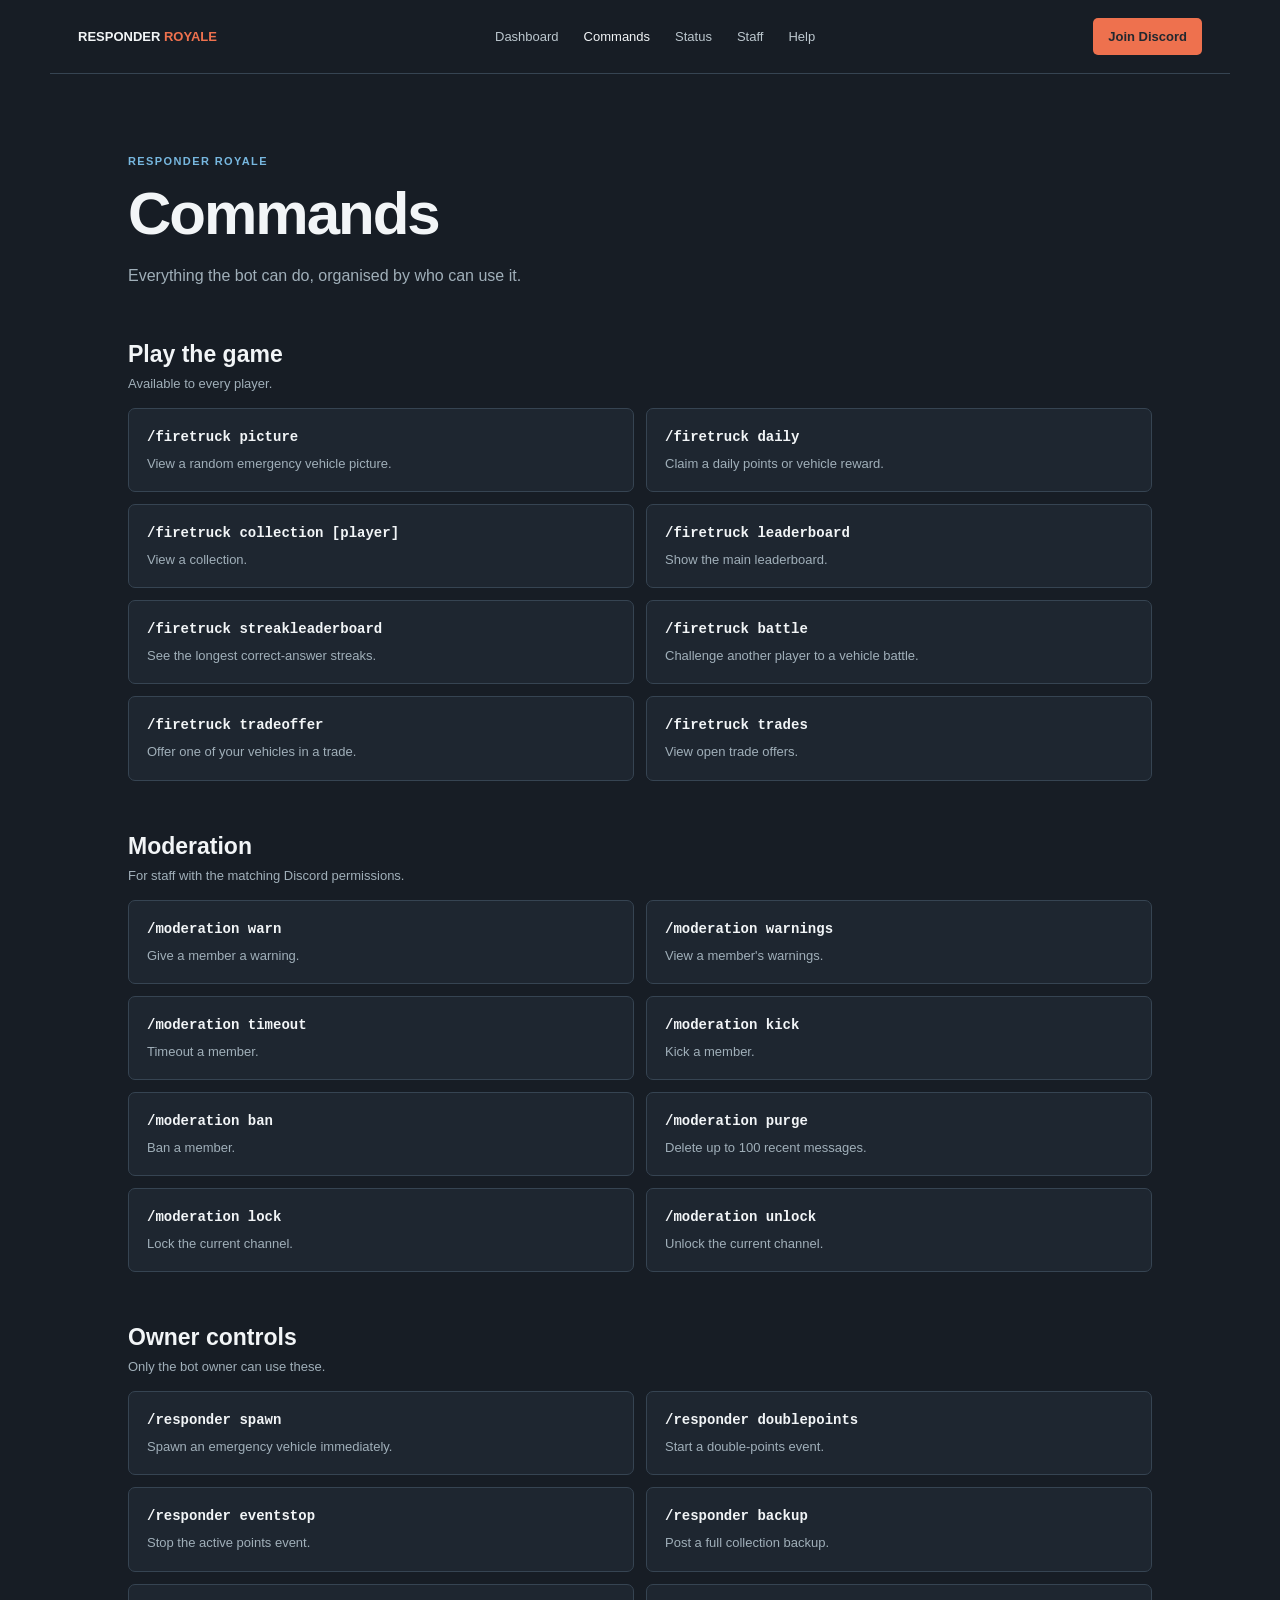
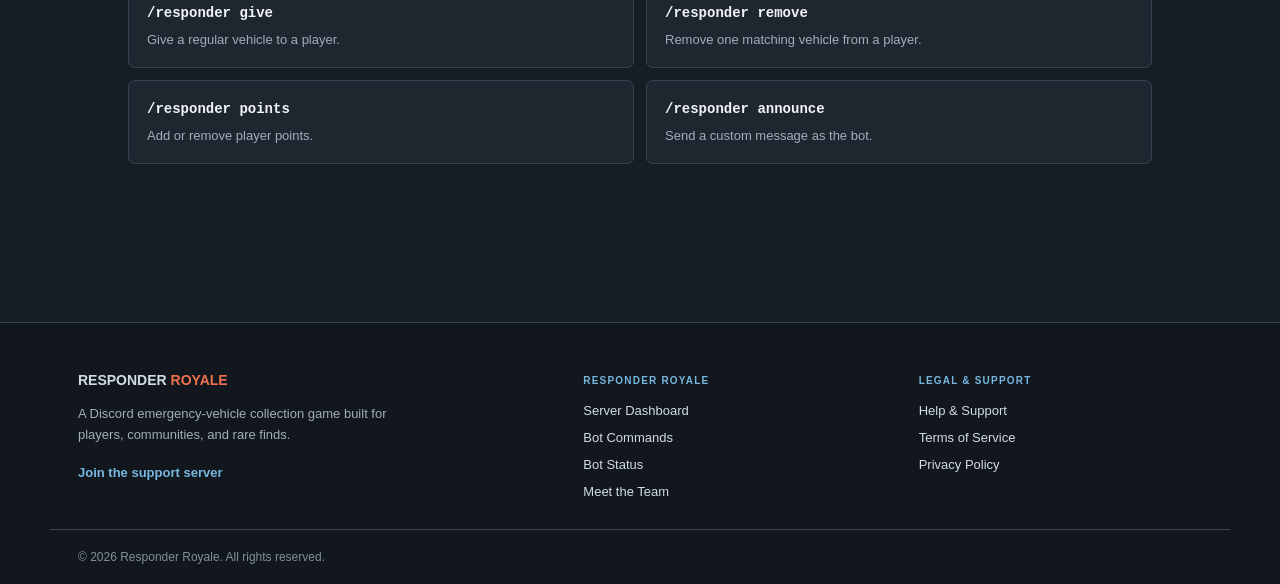
==== commands.html @ cea36a4e "Publish the Responder Royale website" ====
<!doctype html><html lang="en"><head><meta charset="utf-8"><meta name="viewport" content="width=device-width,initial-scale=1"><title>Responder Royale Commands</title><style>:root{--bg:#171d25;--card:#1e2630;--line:#364452;--text:#f2f5f7;--muted:#a0afb9;--blue:#77b7df;--orange:#ee714e}*{box-sizing:border-box}body{margin:0;background:var(--bg);color:var(--text);font-family:Arial,sans-serif}.head{max-width:1080px;margin:auto;padding:24px 28px;display:flex;justify-content:space-between;align-items:center;border-bottom:1px solid var(--line)}a{color:inherit;text-decoration:none}.logo{font-size:13px;font-weight:800}.logo b{color:var(--orange)}.back{color:var(--blue);font-size:13px}.wrap{max-width:1080px;margin:auto;padding:70px 28px}.tag{color:var(--blue);font-size:11px;font-weight:bold;letter-spacing:1.4px}.lead{color:var(--muted);font-size:16px;max-width:590px;line-height:1.55}h1{font-size:60px;letter-spacing:-2px;margin:12px 0}h2{font-size:23px;margin:52px 0 8px}.note{color:var(--muted);font-size:13px;margin:0 0 17px}.grid{display:grid;grid-template-columns:repeat(2,1fr);gap:12px}.card{background:var(--card);border:1px solid var(--line);border-radius:7px;padding:18px}.card code{font-weight:bold;font-size:14px}.card p{color:var(--muted);font-size:13px;margin:10px 0 0;line-height:1.4}@media(max-width:650px){.grid{grid-template-columns:1fr}h1{font-size:44px}.wrap{padding:48px 20px}.head{padding:22px 20px}}.site-footer{max-width:1180px;margin:70px auto 0;padding:28px;border-top:1px solid #364452;display:flex;justify-content:space-between;color:#a0afb9;font:12px Arial,sans-serif}.site-footer a{color:#a0afb9;text-decoration:none}.site-footer a:hover{color:#f2f5f7}@media(max-width:760px){.site-footer{margin-top:52px;padding:22px 20px;gap:12px;flex-direction:column}} </style><link rel="stylesheet" href="theme.css"><link rel="stylesheet" href="footer.css"></head><body><header class="site-header"><a class="site-logo" href="index.html">RESPONDER <b>ROYALE</b></a><nav><a href="manage.html">Dashboard</a><a href="commands.html" class="active">Commands</a><a href="status.html">Status</a><a href="staff.html">Staff</a><a href="https://discord.gg/9YtqGqTPUj">Help</a></nav><a class="site-join" href="https://discord.gg/9YtqGqTPUj">Join Discord</a></header><main class="wrap"><p class="tag">RESPONDER ROYALE</p><h1>Commands</h1><p class="lead">Everything the bot can do, organised by who can use it.</p><h2>Play the game</h2><p class="note">Available to every player.</p><div class="grid"><div class="card"><code>/firetruck picture</code><p>View a random emergency vehicle picture.</p></div><div class="card"><code>/firetruck daily</code><p>Claim a daily points or vehicle reward.</p></div><div class="card"><code>/firetruck collection [player]</code><p>View a collection.</p></div><div class="card"><code>/firetruck leaderboard</code><p>Show the main leaderboard.</p></div><div class="card"><code>/firetruck streakleaderboard</code><p>See the longest correct-answer streaks.</p></div><div class="card"><code>/firetruck battle</code><p>Challenge another player to a vehicle battle.</p></div><div class="card"><code>/firetruck tradeoffer</code><p>Offer one of your vehicles in a trade.</p></div><div class="card"><code>/firetruck trades</code><p>View open trade offers.</p></div></div><h2>Moderation</h2><p class="note">For staff with the matching Discord permissions.</p><div class="grid"><div class="card"><code>/moderation warn</code><p>Give a member a warning.</p></div><div class="card"><code>/moderation warnings</code><p>View a member's warnings.</p></div><div class="card"><code>/moderation timeout</code><p>Timeout a member.</p></div><div class="card"><code>/moderation kick</code><p>Kick a member.</p></div><div class="card"><code>/moderation ban</code><p>Ban a member.</p></div><div class="card"><code>/moderation purge</code><p>Delete up to 100 recent messages.</p></div><div class="card"><code>/moderation lock</code><p>Lock the current channel.</p></div><div class="card"><code>/moderation unlock</code><p>Unlock the current channel.</p></div></div><h2>Owner controls</h2><p class="note">Only the bot owner can use these.</p><div class="grid"><div class="card"><code>/responder spawn</code><p>Spawn an emergency vehicle immediately.</p></div><div class="card"><code>/responder doublepoints</code><p>Start a double-points event.</p></div><div class="card"><code>/responder eventstop</code><p>Stop the active points event.</p></div><div class="card"><code>/responder backup</code><p>Post a full collection backup.</p></div><div class="card"><code>/responder give</code><p>Give a regular vehicle to a player.</p></div><div class="card"><code>/responder remove</code><p>Remove one matching vehicle from a player.</p></div><div class="card"><code>/responder points</code><p>Add or remove player points.</p></div><div class="card"><code>/responder announce</code><p>Send a custom message as the bot.</p></div></div></main><footer class="rr-footer">
  <div class="rr-footer__inner">
    <section><a class="rr-footer__brand" href="index.html">RESPONDER <b>ROYALE</b></a><p>A Discord emergency-vehicle collection game built for players, communities, and rare finds.</p><a class="rr-footer__support" href="https://discord.gg/9YtqGqTPUj">Join the support server</a></section>
    <section><h3>RESPONDER ROYALE</h3><div class="rr-footer__links"><a href="manage.html">Server Dashboard</a><a href="commands.html">Bot Commands</a><a href="status.html">Bot Status</a><a href="staff.html">Meet the Team</a></div></section>
    <section><h3>LEGAL &amp; SUPPORT</h3><div class="rr-footer__links"><a href="https://discord.gg/9YtqGqTPUj">Help &amp; Support</a><a href="terms.html">Terms of Service</a><a href="privacy.html">Privacy Policy</a></div></section>
  </div>
  <div class="rr-footer__bottom">© 2026 Responder Royale. All rights reserved.</div>
</footer></body></html>
---- theme.css ----
.site-header{max-width:1180px;margin:0 auto;height:74px;padding:0 28px;display:flex;align-items:center;justify-content:space-between;border-bottom:1px solid #364452;font-family:Arial,sans-serif}.site-header a{color:inherit;text-decoration:none}.site-logo{font-size:13px;font-weight:800;color:#f2f5f7}.site-logo b{color:#ee714e}.site-header nav{display:flex;gap:25px;color:#bcc7ce;font-size:13px}.site-header nav a:hover,.site-header nav a.active{color:#f2f5f7}.site-join{background:#ee714e;color:#22282f!important;padding:11px 15px;border-radius:5px;font-size:13px;font-weight:bold}@media(max-width:760px){.site-header{padding:0 20px}.site-header nav{display:none}}
---- footer.css ----
.rr-footer{margin-top:88px;background:#11171d;border-top:1px solid #364452;color:#a0afb9;font-family:Arial,sans-serif}.rr-footer__inner{max-width:1180px;margin:auto;padding:48px 28px 30px;display:grid;grid-template-columns:1.6fr 1fr 1fr;gap:52px}.rr-footer a{color:#d1dce1;text-decoration:none}.rr-footer a:hover{color:#77b7df}.rr-footer__brand{font-size:14px;font-weight:800;color:#f2f5f7}.rr-footer__brand b{color:#ee714e}.rr-footer p{max-width:330px;margin:15px 0;color:#a0afb9;font-size:13px;line-height:1.6}.rr-footer__support{display:inline-block;margin-top:4px;color:#77b7df!important;font-size:13px;font-weight:bold}.rr-footer h3{color:#77b7df;font-size:10px;letter-spacing:1.2px;margin:4px 0 17px}.rr-footer__links{display:grid;gap:12px;font-size:13px}.rr-footer__bottom{max-width:1180px;margin:auto;padding:20px 28px;border-top:1px solid #364452;color:#7f9099;font-size:12px}@media(max-width:760px){.rr-footer__inner{grid-template-columns:1fr;gap:28px;padding:38px 20px 24px}.rr-footer__bottom{padding:18px 20px}}
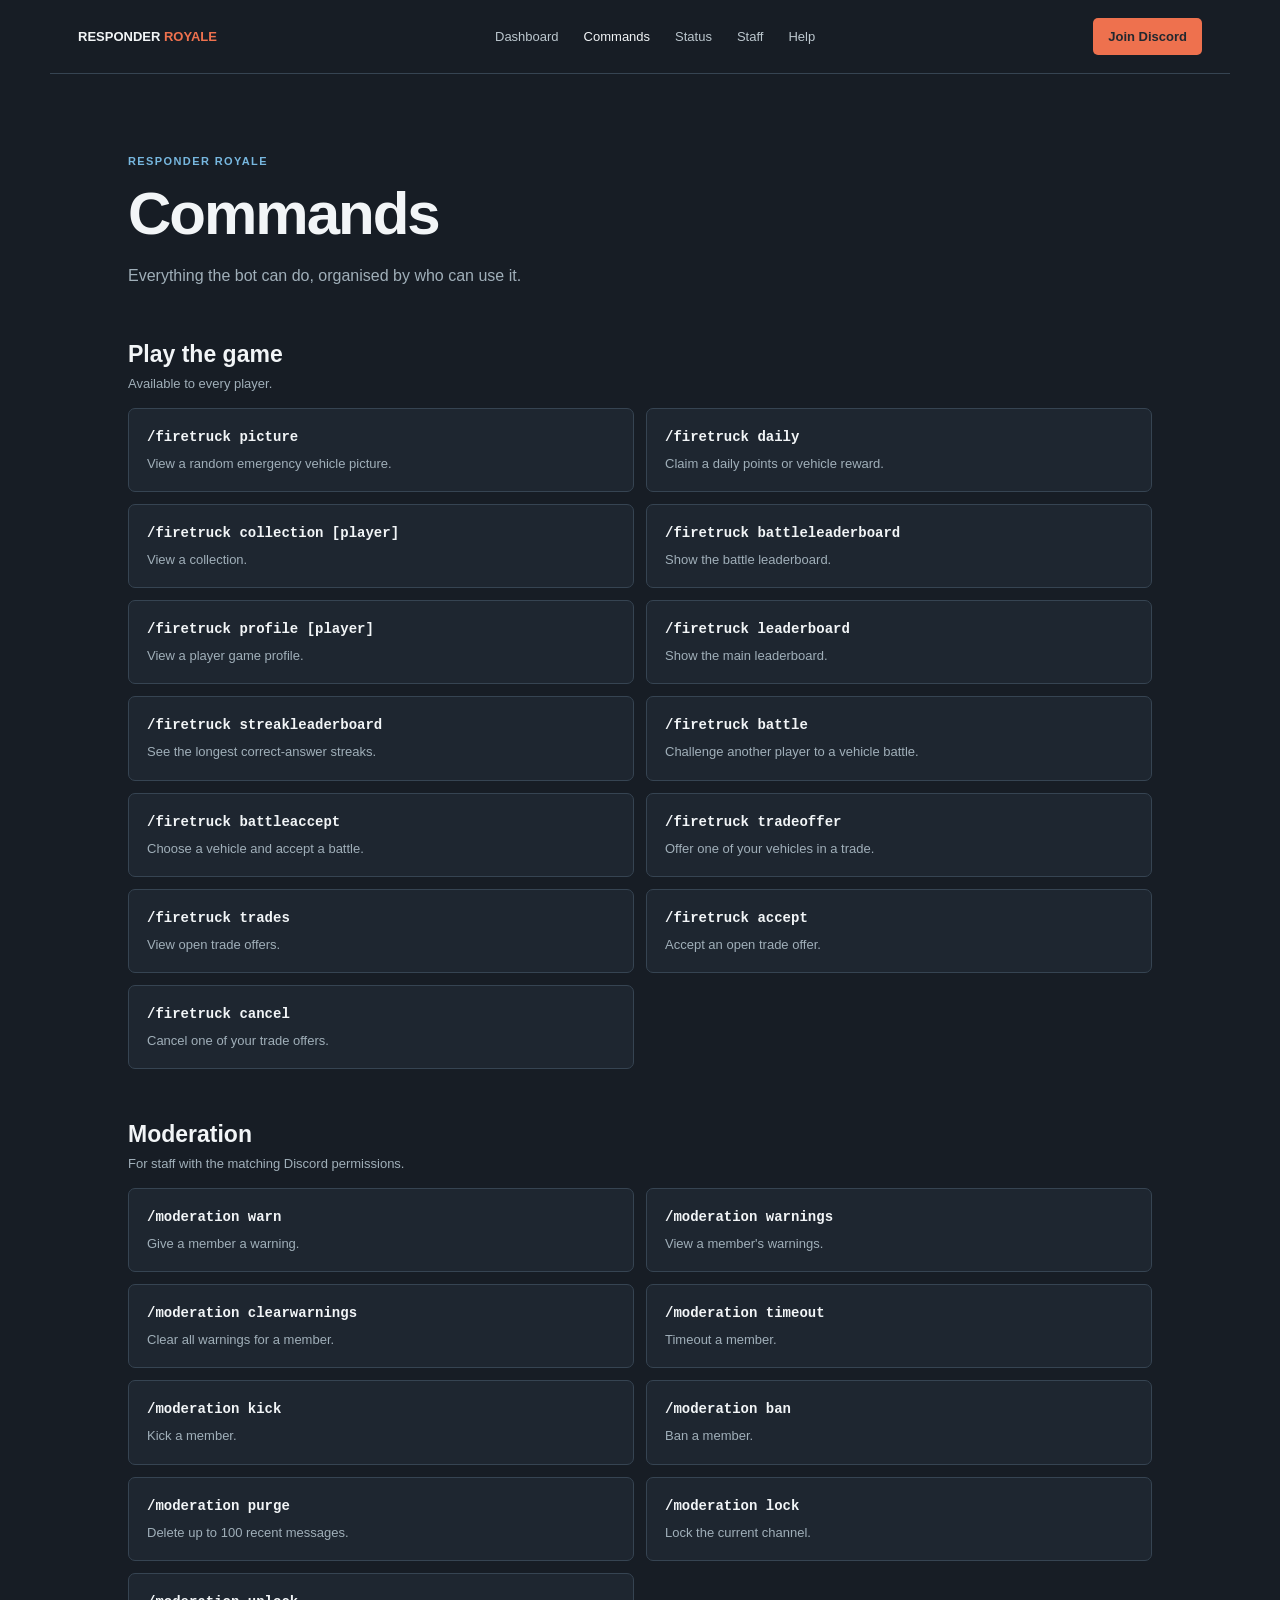
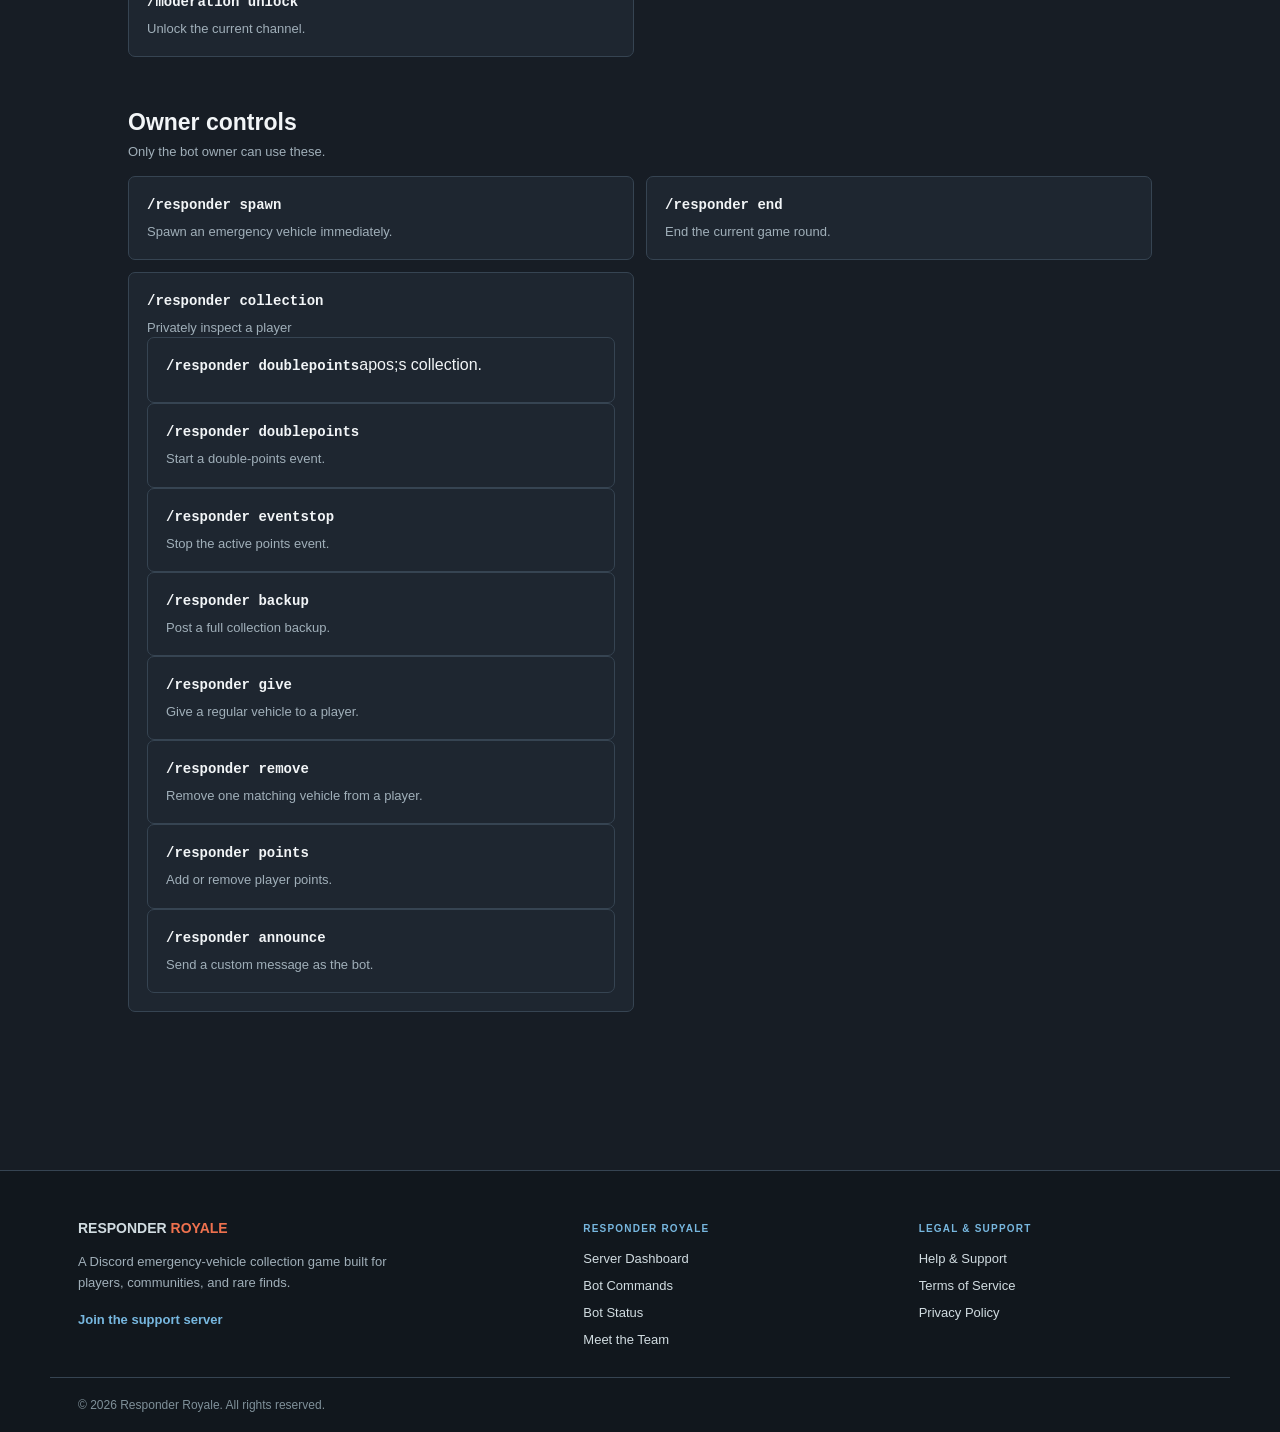
==== commit f99c13cb: "Finish public website checks and command list" ====
--- a/commands.html
+++ b/commands.html
@@ -1,4 +1,4 @@
-<!doctype html><html lang="en"><head><meta charset="utf-8"><meta name="viewport" content="width=device-width,initial-scale=1"><title>Responder Royale Commands</title><style>:root{--bg:#171d25;--card:#1e2630;--line:#364452;--text:#f2f5f7;--muted:#a0afb9;--blue:#77b7df;--orange:#ee714e}*{box-sizing:border-box}body{margin:0;background:var(--bg);color:var(--text);font-family:Arial,sans-serif}.head{max-width:1080px;margin:auto;padding:24px 28px;display:flex;justify-content:space-between;align-items:center;border-bottom:1px solid var(--line)}a{color:inherit;text-decoration:none}.logo{font-size:13px;font-weight:800}.logo b{color:var(--orange)}.back{color:var(--blue);font-size:13px}.wrap{max-width:1080px;margin:auto;padding:70px 28px}.tag{color:var(--blue);font-size:11px;font-weight:bold;letter-spacing:1.4px}.lead{color:var(--muted);font-size:16px;max-width:590px;line-height:1.55}h1{font-size:60px;letter-spacing:-2px;margin:12px 0}h2{font-size:23px;margin:52px 0 8px}.note{color:var(--muted);font-size:13px;margin:0 0 17px}.grid{display:grid;grid-template-columns:repeat(2,1fr);gap:12px}.card{background:var(--card);border:1px solid var(--line);border-radius:7px;padding:18px}.card code{font-weight:bold;font-size:14px}.card p{color:var(--muted);font-size:13px;margin:10px 0 0;line-height:1.4}@media(max-width:650px){.grid{grid-template-columns:1fr}h1{font-size:44px}.wrap{padding:48px 20px}.head{padding:22px 20px}}.site-footer{max-width:1180px;margin:70px auto 0;padding:28px;border-top:1px solid #364452;display:flex;justify-content:space-between;color:#a0afb9;font:12px Arial,sans-serif}.site-footer a{color:#a0afb9;text-decoration:none}.site-footer a:hover{color:#f2f5f7}@media(max-width:760px){.site-footer{margin-top:52px;padding:22px 20px;gap:12px;flex-direction:column}} </style><link rel="stylesheet" href="theme.css"><link rel="stylesheet" href="footer.css"></head><body><header class="site-header"><a class="site-logo" href="index.html">RESPONDER <b>ROYALE</b></a><nav><a href="manage.html">Dashboard</a><a href="commands.html" class="active">Commands</a><a href="status.html">Status</a><a href="staff.html">Staff</a><a href="https://discord.gg/9YtqGqTPUj">Help</a></nav><a class="site-join" href="https://discord.gg/9YtqGqTPUj">Join Discord</a></header><main class="wrap"><p class="tag">RESPONDER ROYALE</p><h1>Commands</h1><p class="lead">Everything the bot can do, organised by who can use it.</p><h2>Play the game</h2><p class="note">Available to every player.</p><div class="grid"><div class="card"><code>/firetruck picture</code><p>View a random emergency vehicle picture.</p></div><div class="card"><code>/firetruck daily</code><p>Claim a daily points or vehicle reward.</p></div><div class="card"><code>/firetruck collection [player]</code><p>View a collection.</p></div><div class="card"><code>/firetruck leaderboard</code><p>Show the main leaderboard.</p></div><div class="card"><code>/firetruck streakleaderboard</code><p>See the longest correct-answer streaks.</p></div><div class="card"><code>/firetruck battle</code><p>Challenge another player to a vehicle battle.</p></div><div class="card"><code>/firetruck tradeoffer</code><p>Offer one of your vehicles in a trade.</p></div><div class="card"><code>/firetruck trades</code><p>View open trade offers.</p></div></div><h2>Moderation</h2><p class="note">For staff with the matching Discord permissions.</p><div class="grid"><div class="card"><code>/moderation warn</code><p>Give a member a warning.</p></div><div class="card"><code>/moderation warnings</code><p>View a member's warnings.</p></div><div class="card"><code>/moderation timeout</code><p>Timeout a member.</p></div><div class="card"><code>/moderation kick</code><p>Kick a member.</p></div><div class="card"><code>/moderation ban</code><p>Ban a member.</p></div><div class="card"><code>/moderation purge</code><p>Delete up to 100 recent messages.</p></div><div class="card"><code>/moderation lock</code><p>Lock the current channel.</p></div><div class="card"><code>/moderation unlock</code><p>Unlock the current channel.</p></div></div><h2>Owner controls</h2><p class="note">Only the bot owner can use these.</p><div class="grid"><div class="card"><code>/responder spawn</code><p>Spawn an emergency vehicle immediately.</p></div><div class="card"><code>/responder doublepoints</code><p>Start a double-points event.</p></div><div class="card"><code>/responder eventstop</code><p>Stop the active points event.</p></div><div class="card"><code>/responder backup</code><p>Post a full collection backup.</p></div><div class="card"><code>/responder give</code><p>Give a regular vehicle to a player.</p></div><div class="card"><code>/responder remove</code><p>Remove one matching vehicle from a player.</p></div><div class="card"><code>/responder points</code><p>Add or remove player points.</p></div><div class="card"><code>/responder announce</code><p>Send a custom message as the bot.</p></div></div></main><footer class="rr-footer">
+<!doctype html><html lang="en"><head><meta charset="utf-8"><meta name="viewport" content="width=device-width,initial-scale=1"><title>Responder Royale Commands</title><style>:root{--bg:#171d25;--card:#1e2630;--line:#364452;--text:#f2f5f7;--muted:#a0afb9;--blue:#77b7df;--orange:#ee714e}*{box-sizing:border-box}body{margin:0;background:var(--bg);color:var(--text);font-family:Arial,sans-serif}.head{max-width:1080px;margin:auto;padding:24px 28px;display:flex;justify-content:space-between;align-items:center;border-bottom:1px solid var(--line)}a{color:inherit;text-decoration:none}.logo{font-size:13px;font-weight:800}.logo b{color:var(--orange)}.back{color:var(--blue);font-size:13px}.wrap{max-width:1080px;margin:auto;padding:70px 28px}.tag{color:var(--blue);font-size:11px;font-weight:bold;letter-spacing:1.4px}.lead{color:var(--muted);font-size:16px;max-width:590px;line-height:1.55}h1{font-size:60px;letter-spacing:-2px;margin:12px 0}h2{font-size:23px;margin:52px 0 8px}.note{color:var(--muted);font-size:13px;margin:0 0 17px}.grid{display:grid;grid-template-columns:repeat(2,1fr);gap:12px}.card{background:var(--card);border:1px solid var(--line);border-radius:7px;padding:18px}.card code{font-weight:bold;font-size:14px}.card p{color:var(--muted);font-size:13px;margin:10px 0 0;line-height:1.4}@media(max-width:650px){.grid{grid-template-columns:1fr}h1{font-size:44px}.wrap{padding:48px 20px}.head{padding:22px 20px}}.site-footer{max-width:1180px;margin:70px auto 0;padding:28px;border-top:1px solid #364452;display:flex;justify-content:space-between;color:#a0afb9;font:12px Arial,sans-serif}.site-footer a{color:#a0afb9;text-decoration:none}.site-footer a:hover{color:#f2f5f7}@media(max-width:760px){.site-footer{margin-top:52px;padding:22px 20px;gap:12px;flex-direction:column}} </style><link rel="stylesheet" href="theme.css"><link rel="stylesheet" href="footer.css"></head><body><header class="site-header"><a class="site-logo" href="index.html">RESPONDER <b>ROYALE</b></a><nav><a href="manage.html">Dashboard</a><a href="commands.html" class="active">Commands</a><a href="status.html">Status</a><a href="staff.html">Staff</a><a href="https://discord.gg/9YtqGqTPUj">Help</a></nav><a class="site-join" href="https://discord.gg/9YtqGqTPUj">Join Discord</a></header><main class="wrap"><p class="tag">RESPONDER ROYALE</p><h1>Commands</h1><p class="lead">Everything the bot can do, organised by who can use it.</p><h2>Play the game</h2><p class="note">Available to every player.</p><div class="grid"><div class="card"><code>/firetruck picture</code><p>View a random emergency vehicle picture.</p></div><div class="card"><code>/firetruck daily</code><p>Claim a daily points or vehicle reward.</p></div><div class="card"><code>/firetruck collection [player]</code><p>View a collection.</p></div><div class="card"><code>/firetruck battleleaderboard</code><p>Show the battle leaderboard.</p></div><div class="card"><code>/firetruck profile [player]</code><p>View a player game profile.</p></div><div class="card"><code>/firetruck leaderboard</code><p>Show the main leaderboard.</p></div><div class="card"><code>/firetruck streakleaderboard</code><p>See the longest correct-answer streaks.</p></div><div class="card"><code>/firetruck battle</code><p>Challenge another player to a vehicle battle.</p></div><div class="card"><code>/firetruck battleaccept</code><p>Choose a vehicle and accept a battle.</p></div><div class="card"><code>/firetruck tradeoffer</code><p>Offer one of your vehicles in a trade.</p></div><div class="card"><code>/firetruck trades</code><p>View open trade offers.</p></div><div class="card"><code>/firetruck accept</code><p>Accept an open trade offer.</p></div><div class="card"><code>/firetruck cancel</code><p>Cancel one of your trade offers.</p></div></div></div><h2>Moderation</h2><p class="note">For staff with the matching Discord permissions.</p><div class="grid"><div class="card"><code>/moderation warn</code><p>Give a member a warning.</p></div><div class="card"><code>/moderation warnings</code><p>View a member's warnings.</p></div><div class="card"><code>/moderation clearwarnings</code><p>Clear all warnings for a member.</p></div><div class="card"><code>/moderation timeout</code><p>Timeout a member.</p></div><div class="card"><code>/moderation kick</code><p>Kick a member.</p></div><div class="card"><code>/moderation ban</code><p>Ban a member.</p></div><div class="card"><code>/moderation purge</code><p>Delete up to 100 recent messages.</p></div><div class="card"><code>/moderation lock</code><p>Lock the current channel.</p></div><div class="card"><code>/moderation unlock</code><p>Unlock the current channel.</p></div></div><h2>Owner controls</h2><p class="note">Only the bot owner can use these.</p><div class="grid"><div class="card"><code>/responder spawn</code><p>Spawn an emergency vehicle immediately.</p></div><div class="card"><code>/responder end</code><p>End the current game round.</p></div><div class="card"><code>/responder collection</code><p>Privately inspect a player<div class="card"><code>/responder doublepoints</code>apos;s collection.</p></div><div class="card"><code>/responder doublepoints</code><p>Start a double-points event.</p></div><div class="card"><code>/responder eventstop</code><p>Stop the active points event.</p></div><div class="card"><code>/responder backup</code><p>Post a full collection backup.</p></div><div class="card"><code>/responder give</code><p>Give a regular vehicle to a player.</p></div><div class="card"><code>/responder remove</code><p>Remove one matching vehicle from a player.</p></div><div class="card"><code>/responder points</code><p>Add or remove player points.</p></div><div class="card"><code>/responder announce</code><p>Send a custom message as the bot.</p></div></div></main><footer class="rr-footer">
   <div class="rr-footer__inner">
     <section><a class="rr-footer__brand" href="index.html">RESPONDER <b>ROYALE</b></a><p>A Discord emergency-vehicle collection game built for players, communities, and rare finds.</p><a class="rr-footer__support" href="https://discord.gg/9YtqGqTPUj">Join the support server</a></section>
     <section><h3>RESPONDER ROYALE</h3><div class="rr-footer__links"><a href="manage.html">Server Dashboard</a><a href="commands.html">Bot Commands</a><a href="status.html">Bot Status</a><a href="staff.html">Meet the Team</a></div></section>
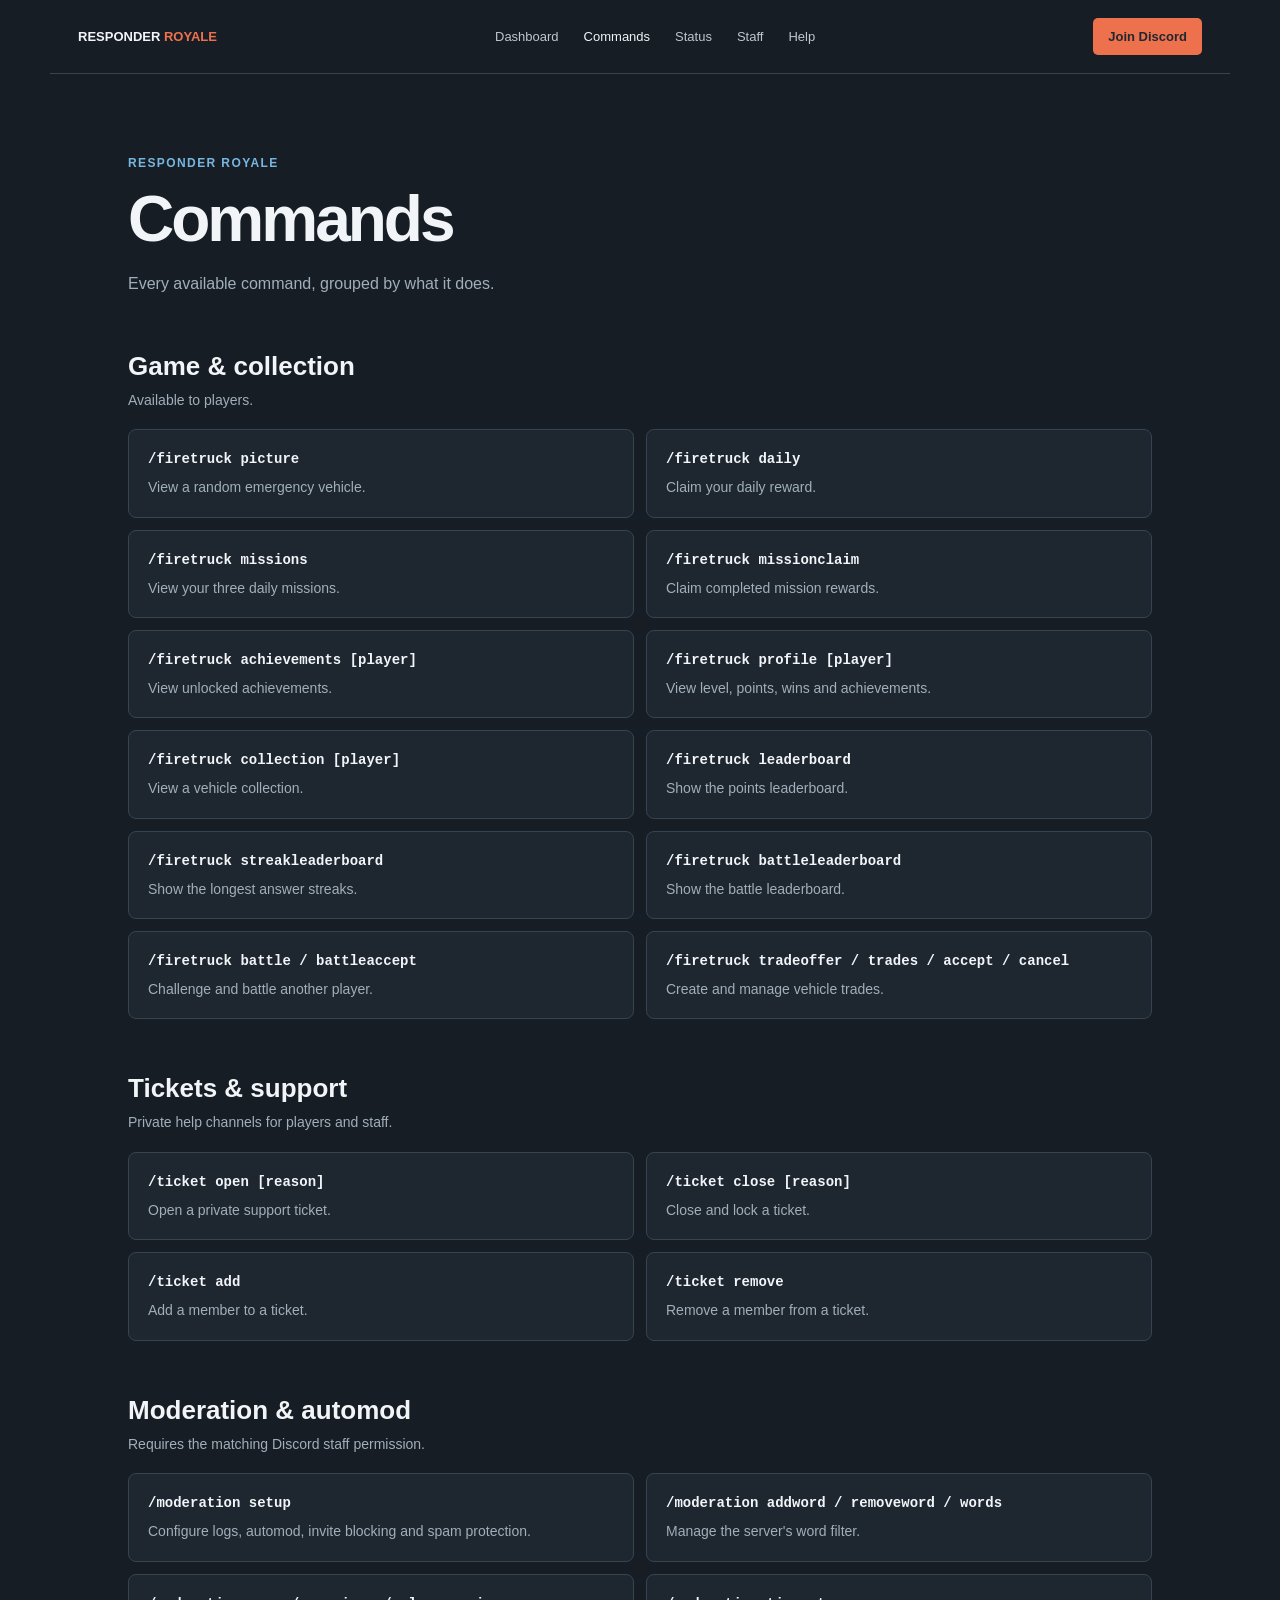
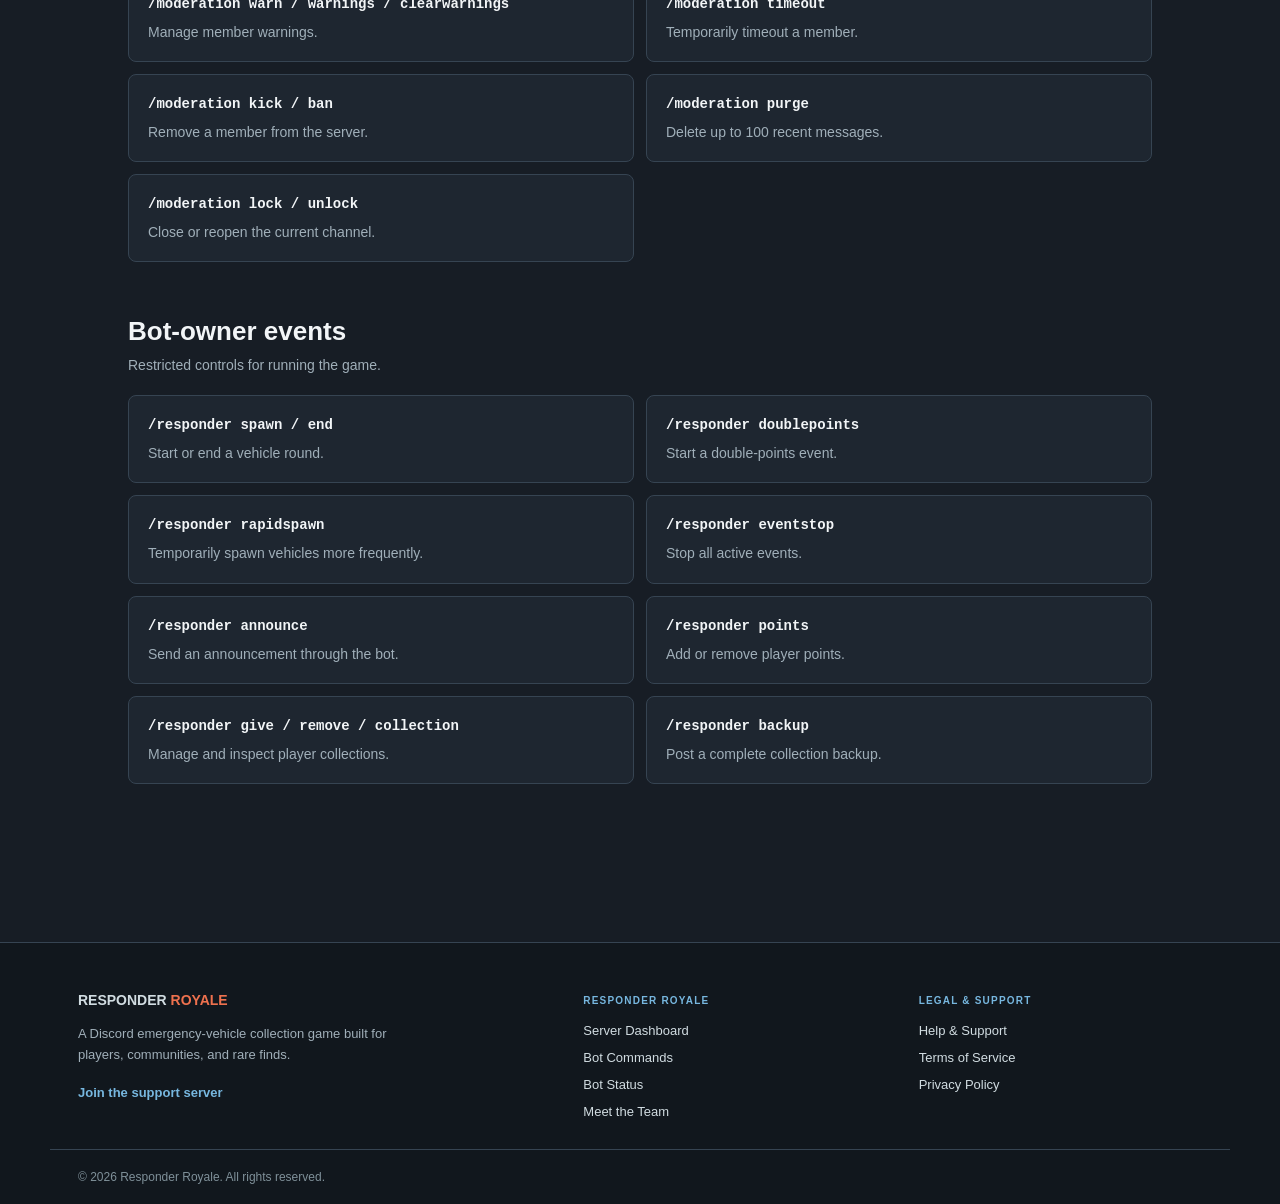
==== commit f140cc01: "Add missions, automod and Rapid Response controls" ====
--- a/commands.html
+++ b/commands.html
@@ -1,10 +1,39 @@
-<!doctype html><html lang="en"><head><meta charset="utf-8"><meta name="viewport" content="width=device-width,initial-scale=1"><title>Responder Royale Commands</title><style>:root{--bg:#171d25;--card:#1e2630;--line:#364452;--text:#f2f5f7;--muted:#a0afb9;--blue:#77b7df;--orange:#ee714e}*{box-sizing:border-box}body{margin:0;background:var(--bg);color:var(--text);font-family:Arial,sans-serif}.head{max-width:1080px;margin:auto;padding:24px 28px;display:flex;justify-content:space-between;align-items:center;border-bottom:1px solid var(--line)}a{color:inherit;text-decoration:none}.logo{font-size:13px;font-weight:800}.logo b{color:var(--orange)}.back{color:var(--blue);font-size:13px}.wrap{max-width:1080px;margin:auto;padding:70px 28px}.tag{color:var(--blue);font-size:11px;font-weight:bold;letter-spacing:1.4px}.lead{color:var(--muted);font-size:16px;max-width:590px;line-height:1.55}h1{font-size:60px;letter-spacing:-2px;margin:12px 0}h2{font-size:23px;margin:52px 0 8px}.note{color:var(--muted);font-size:13px;margin:0 0 17px}.grid{display:grid;grid-template-columns:repeat(2,1fr);gap:12px}.card{background:var(--card);border:1px solid var(--line);border-radius:7px;padding:18px}.card code{font-weight:bold;font-size:14px}.card p{color:var(--muted);font-size:13px;margin:10px 0 0;line-height:1.4}@media(max-width:650px){.grid{grid-template-columns:1fr}h1{font-size:44px}.wrap{padding:48px 20px}.head{padding:22px 20px}}.site-footer{max-width:1180px;margin:70px auto 0;padding:28px;border-top:1px solid #364452;display:flex;justify-content:space-between;color:#a0afb9;font:12px Arial,sans-serif}.site-footer a{color:#a0afb9;text-decoration:none}.site-footer a:hover{color:#f2f5f7}@media(max-width:760px){.site-footer{margin-top:52px;padding:22px 20px;gap:12px;flex-direction:column}} </style><link rel="stylesheet" href="theme.css"><link rel="stylesheet" href="footer.css"></head><body><header class="site-header"><a class="site-logo" href="index.html">RESPONDER <b>ROYALE</b></a><nav><a href="manage.html">Dashboard</a><a href="commands.html" class="active">Commands</a><a href="status.html">Status</a><a href="staff.html">Staff</a><a href="https://discord.gg/9YtqGqTPUj">Help</a></nav><a class="site-join" href="https://discord.gg/9YtqGqTPUj">Join Discord</a></header><main class="wrap"><p class="tag">RESPONDER ROYALE</p><h1>Commands</h1><p class="lead">Everything the bot can do, organised by who can use it.</p><h2>Play the game</h2><p class="note">Available to every player.</p><div class="grid"><div class="card"><code>/firetruck picture</code><p>View a random emergency vehicle picture.</p></div><div class="card"><code>/firetruck daily</code><p>Claim a daily points or vehicle reward.</p></div><div class="card"><code>/firetruck collection [player]</code><p>View a collection.</p></div><div class="card"><code>/firetruck battleleaderboard</code><p>Show the battle leaderboard.</p></div><div class="card"><code>/firetruck profile [player]</code><p>View a player game profile.</p></div><div class="card"><code>/firetruck leaderboard</code><p>Show the main leaderboard.</p></div><div class="card"><code>/firetruck streakleaderboard</code><p>See the longest correct-answer streaks.</p></div><div class="card"><code>/firetruck battle</code><p>Challenge another player to a vehicle battle.</p></div><div class="card"><code>/firetruck battleaccept</code><p>Choose a vehicle and accept a battle.</p></div><div class="card"><code>/firetruck tradeoffer</code><p>Offer one of your vehicles in a trade.</p></div><div class="card"><code>/firetruck trades</code><p>View open trade offers.</p></div><div class="card"><code>/firetruck accept</code><p>Accept an open trade offer.</p></div><div class="card"><code>/firetruck cancel</code><p>Cancel one of your trade offers.</p></div></div></div><h2>Moderation</h2><p class="note">For staff with the matching Discord permissions.</p><div class="grid"><div class="card"><code>/moderation warn</code><p>Give a member a warning.</p></div><div class="card"><code>/moderation warnings</code><p>View a member's warnings.</p></div><div class="card"><code>/moderation clearwarnings</code><p>Clear all warnings for a member.</p></div><div class="card"><code>/moderation timeout</code><p>Timeout a member.</p></div><div class="card"><code>/moderation kick</code><p>Kick a member.</p></div><div class="card"><code>/moderation ban</code><p>Ban a member.</p></div><div class="card"><code>/moderation purge</code><p>Delete up to 100 recent messages.</p></div><div class="card"><code>/moderation lock</code><p>Lock the current channel.</p></div><div class="card"><code>/moderation unlock</code><p>Unlock the current channel.</p></div></div><h2>Owner controls</h2><p class="note">Only the bot owner can use these.</p><div class="grid"><div class="card"><code>/responder spawn</code><p>Spawn an emergency vehicle immediately.</p></div><div class="card"><code>/responder end</code><p>End the current game round.</p></div><div class="card"><code>/responder collection</code><p>Privately inspect a player<div class="card"><code>/responder doublepoints</code>apos;s collection.</p></div><div class="card"><code>/responder doublepoints</code><p>Start a double-points event.</p></div><div class="card"><code>/responder eventstop</code><p>Stop the active points event.</p></div><div class="card"><code>/responder backup</code><p>Post a full collection backup.</p></div><div class="card"><code>/responder give</code><p>Give a regular vehicle to a player.</p></div><div class="card"><code>/responder remove</code><p>Remove one matching vehicle from a player.</p></div><div class="card"><code>/responder points</code><p>Add or remove player points.</p></div><div class="card"><code>/responder announce</code><p>Send a custom message as the bot.</p></div></div></main><footer class="rr-footer">
-  <div class="rr-footer__inner">
-    <section><a class="rr-footer__brand" href="index.html">RESPONDER <b>ROYALE</b></a><p>A Discord emergency-vehicle collection game built for players, communities, and rare finds.</p><a class="rr-footer__support" href="https://discord.gg/9YtqGqTPUj">Join the support server</a></section>
-    <section><h3>RESPONDER ROYALE</h3><div class="rr-footer__links"><a href="manage.html">Server Dashboard</a><a href="commands.html">Bot Commands</a><a href="status.html">Bot Status</a><a href="staff.html">Meet the Team</a></div></section>
-    <section><h3>LEGAL &amp; SUPPORT</h3><div class="rr-footer__links"><a href="https://discord.gg/9YtqGqTPUj">Help &amp; Support</a><a href="terms.html">Terms of Service</a><a href="privacy.html">Privacy Policy</a></div></section>
-  </div>
-  <div class="rr-footer__bottom">© 2026 Responder Royale. All rights reserved.</div>
-</footer></body></html>
-
-
+<!doctype html>
+<html lang="en">
+<head>
+  <meta charset="utf-8"><meta name="viewport" content="width=device-width,initial-scale=1">
+  <title>Responder Royale Commands</title>
+  <link rel="stylesheet" href="theme.css"><link rel="stylesheet" href="footer.css">
+  <style>:root{--bg:#171d25;--card:#1e2630;--line:#364452;--text:#f2f5f7;--muted:#a0afb9;--blue:#77b7df}*{box-sizing:border-box}body{margin:0;background:var(--bg);color:var(--text);font-family:Arial,sans-serif}.wrap{max-width:1080px;margin:auto;padding:70px 28px}.tag{color:var(--blue);font-size:12px;font-weight:800;letter-spacing:1.4px}.lead,.note{color:var(--muted);line-height:1.55}h1{font-size:clamp(44px,7vw,64px);letter-spacing:-3px;margin:12px 0}h2{font-size:26px;margin:54px 0 8px}.note{font-size:14px;margin:0 0 18px}.grid{display:grid;grid-template-columns:repeat(2,1fr);gap:12px}.card{background:var(--card);border:1px solid var(--line);border-radius:8px;padding:19px}.card code{font-weight:800;font-size:14px}.card p{color:var(--muted);font-size:14px;margin:10px 0 0;line-height:1.45}@media(max-width:680px){.grid{grid-template-columns:1fr}.wrap{padding:48px 20px}}</style>
+</head>
+<body>
+  <header class="site-header"><a class="site-logo" href="index.html">RESPONDER <b>ROYALE</b></a><nav><a href="manage.html">Dashboard</a><a class="active" href="commands.html">Commands</a><a href="status.html">Status</a><a href="staff.html">Staff</a><a href="https://discord.gg/9YtqGqTPUj">Help</a></nav><a class="site-join" href="https://discord.gg/9YtqGqTPUj">Join Discord</a></header>
+  <main class="wrap">
+    <p class="tag">RESPONDER ROYALE</p><h1>Commands</h1><p class="lead">Every available command, grouped by what it does.</p>
+    <h2>Game &amp; collection</h2><p class="note">Available to players.</p><div class="grid">
+      <div class="card"><code>/firetruck picture</code><p>View a random emergency vehicle.</p></div><div class="card"><code>/firetruck daily</code><p>Claim your daily reward.</p></div>
+      <div class="card"><code>/firetruck missions</code><p>View your three daily missions.</p></div><div class="card"><code>/firetruck missionclaim</code><p>Claim completed mission rewards.</p></div>
+      <div class="card"><code>/firetruck achievements [player]</code><p>View unlocked achievements.</p></div><div class="card"><code>/firetruck profile [player]</code><p>View level, points, wins and achievements.</p></div>
+      <div class="card"><code>/firetruck collection [player]</code><p>View a vehicle collection.</p></div><div class="card"><code>/firetruck leaderboard</code><p>Show the points leaderboard.</p></div>
+      <div class="card"><code>/firetruck streakleaderboard</code><p>Show the longest answer streaks.</p></div><div class="card"><code>/firetruck battleleaderboard</code><p>Show the battle leaderboard.</p></div>
+      <div class="card"><code>/firetruck battle / battleaccept</code><p>Challenge and battle another player.</p></div><div class="card"><code>/firetruck tradeoffer / trades / accept / cancel</code><p>Create and manage vehicle trades.</p></div>
+    </div>
+    <h2>Tickets &amp; support</h2><p class="note">Private help channels for players and staff.</p><div class="grid">
+      <div class="card"><code>/ticket open [reason]</code><p>Open a private support ticket.</p></div><div class="card"><code>/ticket close [reason]</code><p>Close and lock a ticket.</p></div>
+      <div class="card"><code>/ticket add</code><p>Add a member to a ticket.</p></div><div class="card"><code>/ticket remove</code><p>Remove a member from a ticket.</p></div>
+    </div>
+    <h2>Moderation &amp; automod</h2><p class="note">Requires the matching Discord staff permission.</p><div class="grid">
+      <div class="card"><code>/moderation setup</code><p>Configure logs, automod, invite blocking and spam protection.</p></div><div class="card"><code>/moderation addword / removeword / words</code><p>Manage the server's word filter.</p></div>
+      <div class="card"><code>/moderation warn / warnings / clearwarnings</code><p>Manage member warnings.</p></div><div class="card"><code>/moderation timeout</code><p>Temporarily timeout a member.</p></div>
+      <div class="card"><code>/moderation kick / ban</code><p>Remove a member from the server.</p></div><div class="card"><code>/moderation purge</code><p>Delete up to 100 recent messages.</p></div>
+      <div class="card"><code>/moderation lock / unlock</code><p>Close or reopen the current channel.</p></div>
+    </div>
+    <h2>Bot-owner events</h2><p class="note">Restricted controls for running the game.</p><div class="grid">
+      <div class="card"><code>/responder spawn / end</code><p>Start or end a vehicle round.</p></div><div class="card"><code>/responder doublepoints</code><p>Start a double-points event.</p></div>
+      <div class="card"><code>/responder rapidspawn</code><p>Temporarily spawn vehicles more frequently.</p></div><div class="card"><code>/responder eventstop</code><p>Stop all active events.</p></div>
+      <div class="card"><code>/responder announce</code><p>Send an announcement through the bot.</p></div><div class="card"><code>/responder points</code><p>Add or remove player points.</p></div>
+      <div class="card"><code>/responder give / remove / collection</code><p>Manage and inspect player collections.</p></div><div class="card"><code>/responder backup</code><p>Post a complete collection backup.</p></div>
+    </div>
+  </main>
+  <footer class="rr-footer"><div class="rr-footer__inner"><section><a class="rr-footer__brand" href="index.html">RESPONDER <b>ROYALE</b></a><p>A Discord emergency-vehicle collection game built for players, communities, and rare finds.</p><a class="rr-footer__support" href="https://discord.gg/9YtqGqTPUj">Join the support server</a></section><section><h3>RESPONDER ROYALE</h3><div class="rr-footer__links"><a href="manage.html">Server Dashboard</a><a href="commands.html">Bot Commands</a><a href="status.html">Bot Status</a><a href="staff.html">Meet the Team</a></div></section><section><h3>LEGAL &amp; SUPPORT</h3><div class="rr-footer__links"><a href="https://discord.gg/9YtqGqTPUj">Help &amp; Support</a><a href="terms.html">Terms of Service</a><a href="privacy.html">Privacy Policy</a></div></section></div><div class="rr-footer__bottom">© 2026 Responder Royale. All rights reserved.</div></footer>
+</body></html>
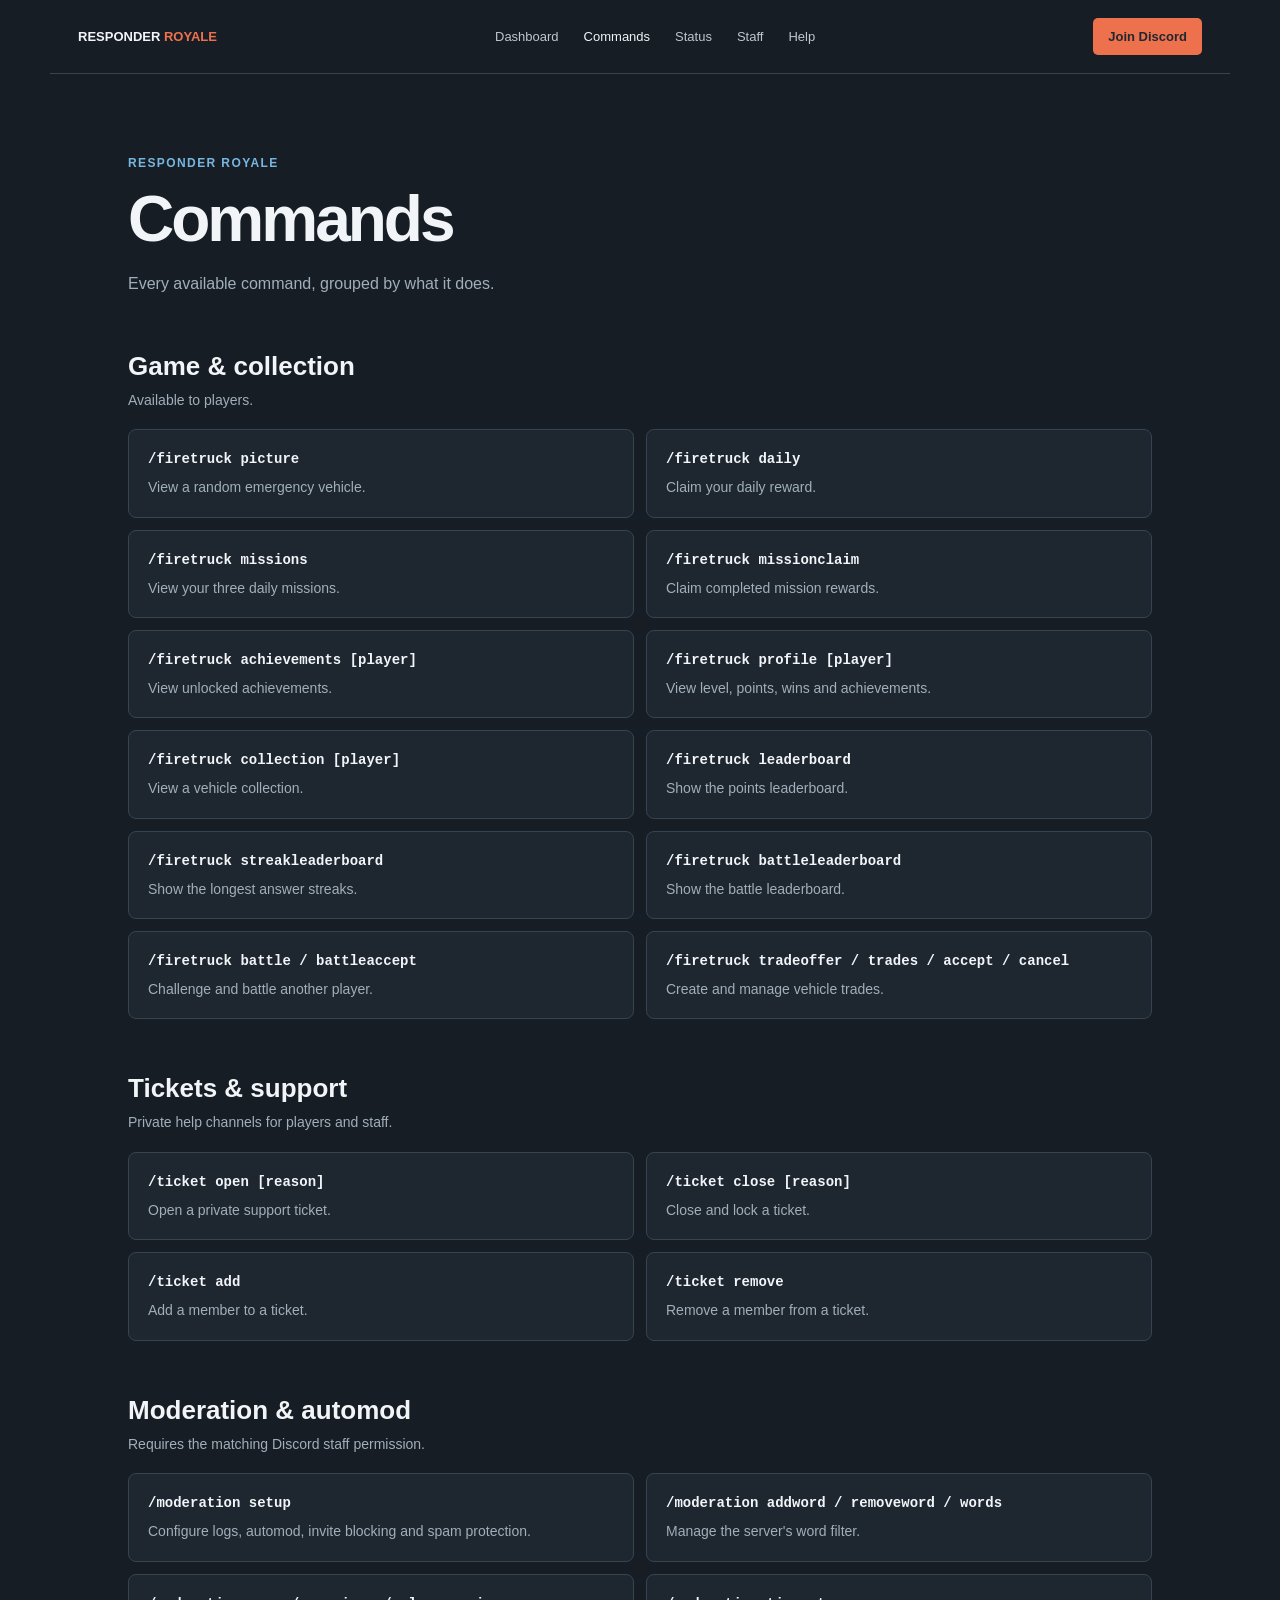
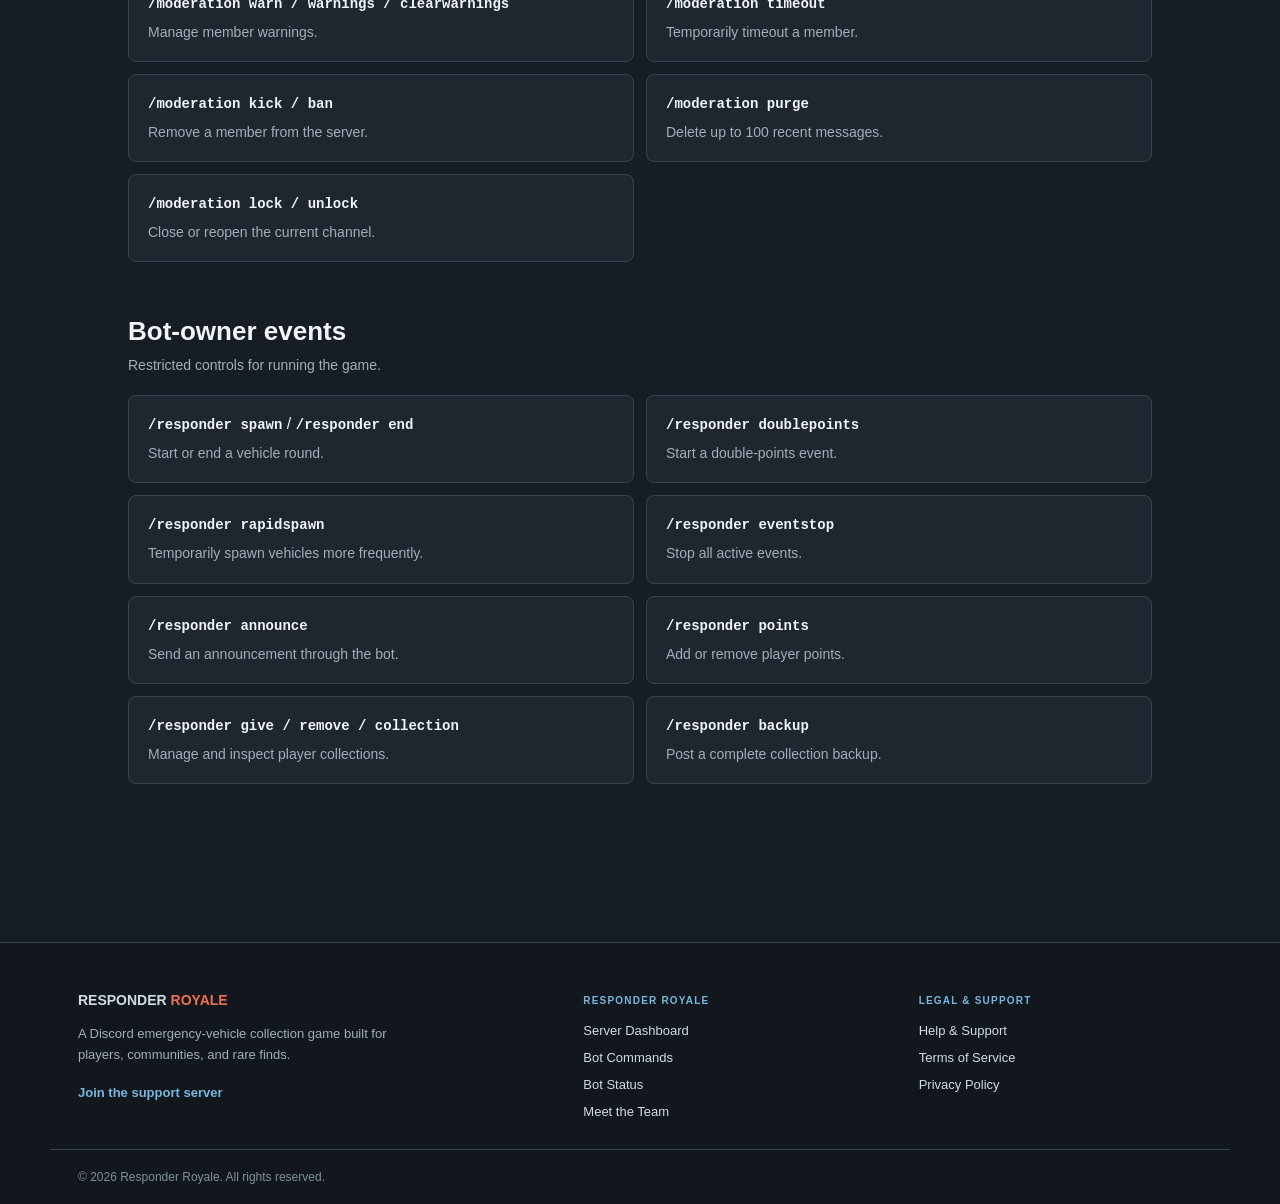
==== commit d2ea43d4: "Add dashboard ticket settings" ====
--- a/commands.html
+++ b/commands.html
@@ -29,7 +29,8 @@
       <div class="card"><code>/moderation lock / unlock</code><p>Close or reopen the current channel.</p></div>
     </div>
     <h2>Bot-owner events</h2><p class="note">Restricted controls for running the game.</p><div class="grid">
-      <div class="card"><code>/responder spawn / end</code><p>Start or end a vehicle round.</p></div><div class="card"><code>/responder doublepoints</code><p>Start a double-points event.</p></div>
+      <div class="card"><code>/responder spawn</code> / <code>/responder end</code><p>Start or end a vehicle round.</p></div>
+      <div class="card"><code>/responder doublepoints</code><p>Start a double-points event.</p></div>
       <div class="card"><code>/responder rapidspawn</code><p>Temporarily spawn vehicles more frequently.</p></div><div class="card"><code>/responder eventstop</code><p>Stop all active events.</p></div>
       <div class="card"><code>/responder announce</code><p>Send an announcement through the bot.</p></div><div class="card"><code>/responder points</code><p>Add or remove player points.</p></div>
       <div class="card"><code>/responder give / remove / collection</code><p>Manage and inspect player collections.</p></div><div class="card"><code>/responder backup</code><p>Post a complete collection backup.</p></div>
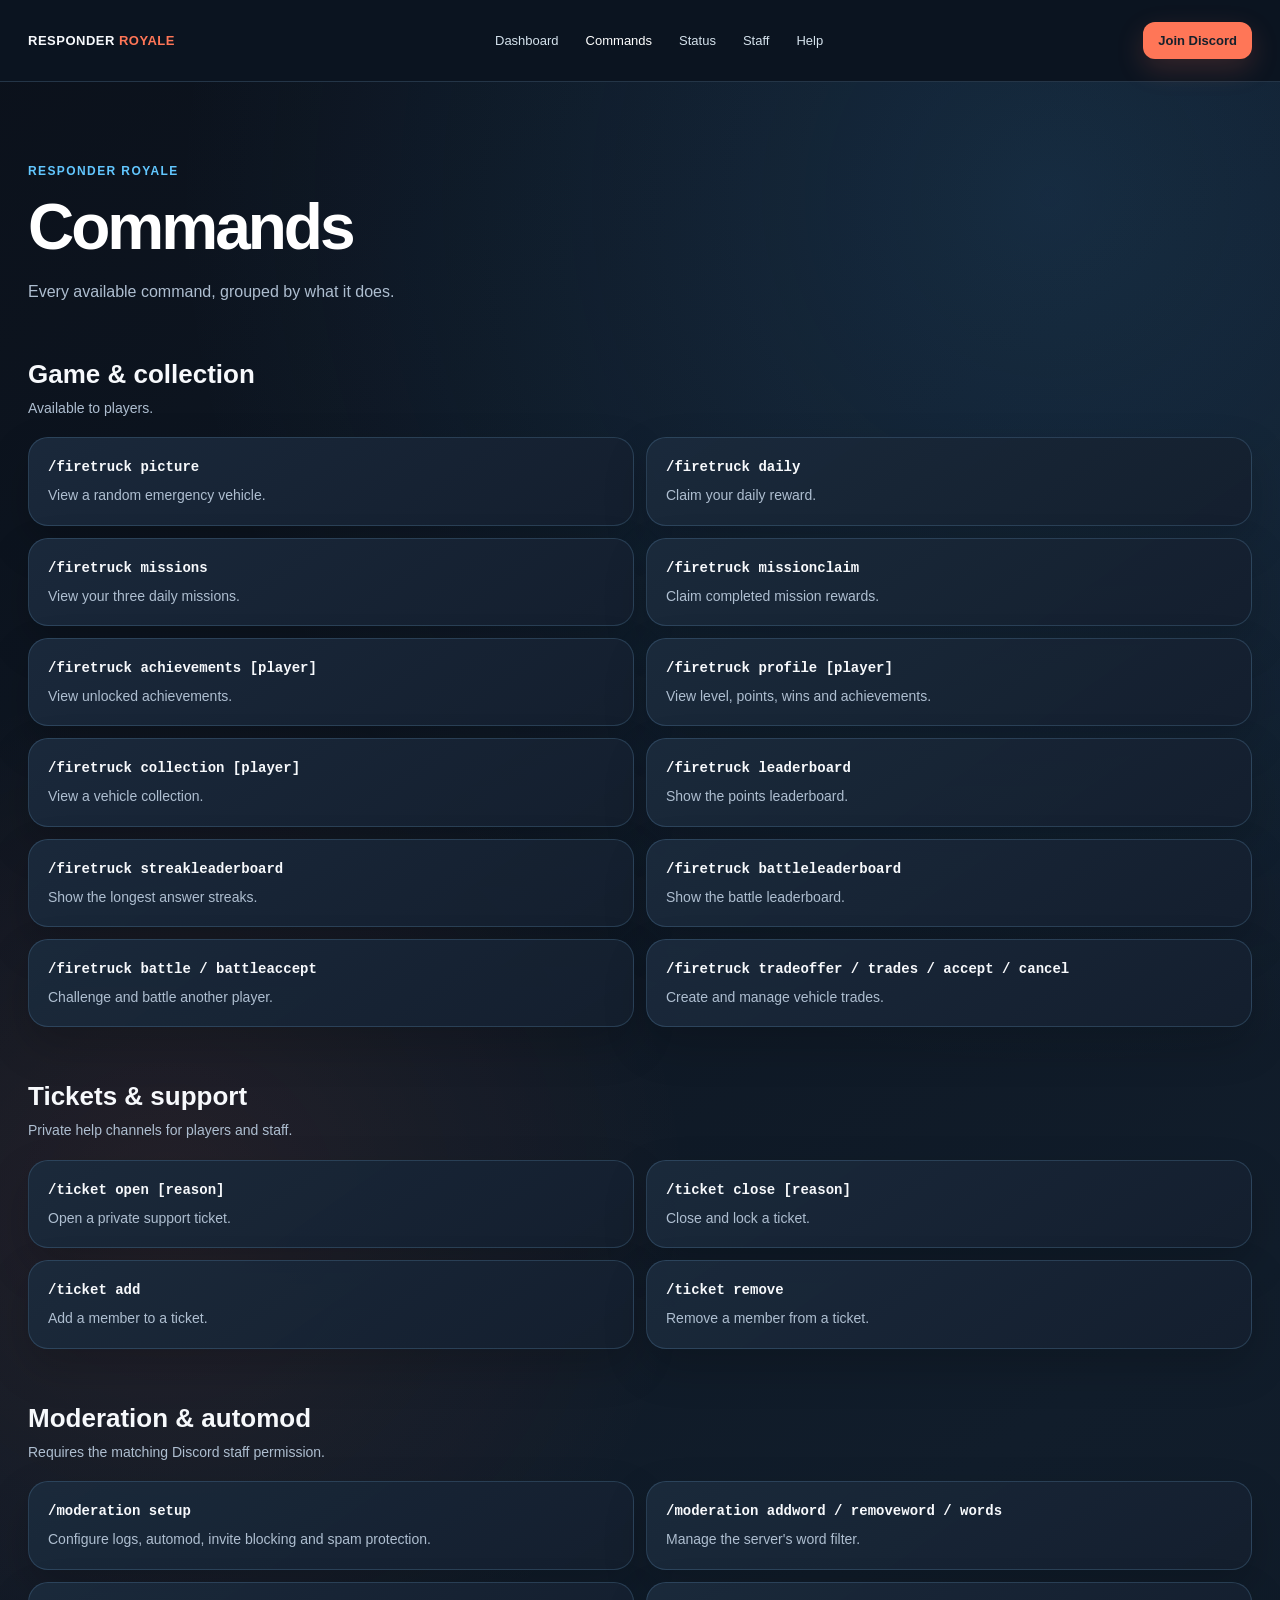
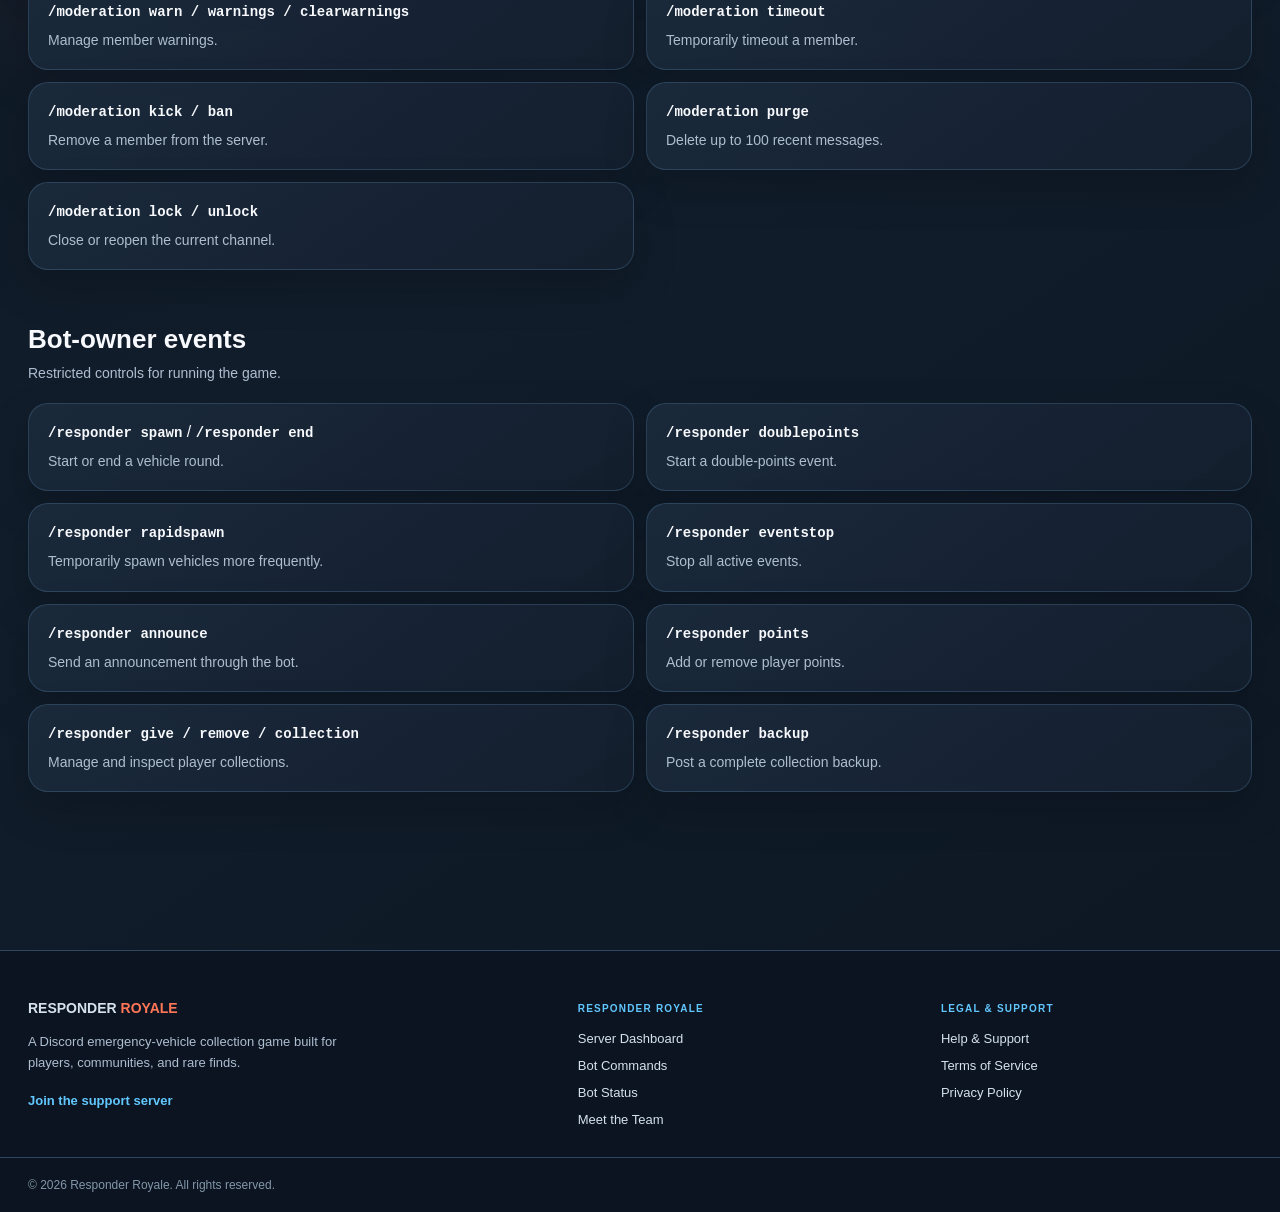
==== commit bcf55bbc: "Refresh shared theme on every page" ====
--- a/commands.html
+++ b/commands.html
@@ -3,7 +3,7 @@
 <head>
   <meta charset="utf-8"><meta name="viewport" content="width=device-width,initial-scale=1">
   <title>Responder Royale Commands</title>
-  <link rel="stylesheet" href="theme.css"><link rel="stylesheet" href="footer.css">
+  <link rel="stylesheet" href="theme.css"><link rel="stylesheet" href="footer.css?v=2">
   <style>:root{--bg:#171d25;--card:#1e2630;--line:#364452;--text:#f2f5f7;--muted:#a0afb9;--blue:#77b7df}*{box-sizing:border-box}body{margin:0;background:var(--bg);color:var(--text);font-family:Arial,sans-serif}.wrap{max-width:1080px;margin:auto;padding:70px 28px}.tag{color:var(--blue);font-size:12px;font-weight:800;letter-spacing:1.4px}.lead,.note{color:var(--muted);line-height:1.55}h1{font-size:clamp(44px,7vw,64px);letter-spacing:-3px;margin:12px 0}h2{font-size:26px;margin:54px 0 8px}.note{font-size:14px;margin:0 0 18px}.grid{display:grid;grid-template-columns:repeat(2,1fr);gap:12px}.card{background:var(--card);border:1px solid var(--line);border-radius:8px;padding:19px}.card code{font-weight:800;font-size:14px}.card p{color:var(--muted);font-size:14px;margin:10px 0 0;line-height:1.45}@media(max-width:680px){.grid{grid-template-columns:1fr}.wrap{padding:48px 20px}}</style>
 </head>
 <body>
--- a/theme.css
+++ b/theme.css
@@ -1 +1 @@
-.site-header{max-width:1180px;margin:0 auto;height:74px;padding:0 28px;display:flex;align-items:center;justify-content:space-between;border-bottom:1px solid #364452;font-family:Arial,sans-serif}.site-header a{color:inherit;text-decoration:none}.site-logo{font-size:13px;font-weight:800;color:#f2f5f7}.site-logo b{color:#ee714e}.site-header nav{display:flex;gap:25px;color:#bcc7ce;font-size:13px}.site-header nav a:hover,.site-header nav a.active{color:#f2f5f7}.site-join{background:#ee714e;color:#22282f!important;padding:11px 15px;border-radius:5px;font-size:13px;font-weight:bold}@media(max-width:760px){.site-header{padding:0 20px}.site-header nav{display:none}}
+:root{--bg:#0d1420!important;--card:#182334!important;--panel:#182334!important;--deep:#0b1420!important;--line:#304660!important;--text:#f7f9fc!important;--muted:#aebed0!important;--blue:#62c7ff!important;--orange:#ff7657!important;--good:#69e4b0!important}html{background:#0d1420}body{min-height:100vh;background:radial-gradient(circle at 82% 7%,rgba(66,155,225,.16),transparent 31%),radial-gradient(circle at 13% 43%,rgba(255,118,87,.09),transparent 27%),linear-gradient(145deg,#0b111b,#111d2b 58%,#0d1723)!important;color:var(--text)!important}.container,.site-header,.wrap{max-width:1420px!important}.site-header{margin:0 auto;padding:0 28px;display:flex;align-items:center;justify-content:space-between;font-family:Arial,sans-serif}.site-header a{color:inherit;text-decoration:none}.header,.site-header{height:82px!important;position:relative;z-index:0;border-bottom:1px solid rgba(125,170,209,.22)!important}.header::before,.site-header::before{content:"";position:absolute;z-index:-1;top:0;bottom:-1px;left:50%;width:100vw;transform:translateX(-50%);background:#0b1420;border-bottom:1px solid rgba(125,170,209,.22)}.header nav,.site-header nav{display:flex;gap:27px!important;color:#d5e2ec!important;font-size:13px}.header nav a,.site-header nav a{color:#d5e2ec!important;transition:color .2s ease}.header nav a:hover,.header nav a.active,.site-header nav a:hover,.site-header nav a.active{color:#fff!important}.logo,.site-logo{font-size:13px;font-weight:800;color:#f7f9fc!important;letter-spacing:.5px}.logo b,.site-logo b{color:var(--orange)!important}.join,.site-join,.button{background:var(--orange)!important;color:#15202b!important;border-radius:12px!important;box-shadow:0 10px 28px rgba(255,118,87,.18);transition:transform .2s ease,box-shadow .2s ease!important}.site-join{padding:11px 15px;font-size:13px;font-weight:bold}.join:hover,.site-join:hover,.button:hover{transform:translateY(-2px);box-shadow:0 15px 34px rgba(255,118,87,.28)}.card,.update,.live-card,.overview,.service-list,.mission,.focus div,.open{background:linear-gradient(145deg,rgba(27,42,60,.96),rgba(20,31,46,.98))!important;border-color:rgba(104,158,202,.24)!important;border-radius:20px!important;box-shadow:0 18px 44px rgba(0,0,0,.18)}.card,.update,.live-card,.focus div{transition:transform .22s ease,border-color .22s ease,box-shadow .22s ease}.card:hover,.update:hover,.live-card:hover,.focus div:hover{transform:translateY(-3px);border-color:rgba(98,199,255,.42)!important;box-shadow:0 24px 54px rgba(0,0,0,.24),0 0 30px rgba(98,199,255,.06)}.tag,.role,.focus b,.card small,.update small{color:var(--blue)!important}.hero h1,.intro h2,.about h2,.wrap h1{background:linear-gradient(100deg,#fff 30%,#bfe9ff);-webkit-background-clip:text;background-clip:text;color:transparent!important}.dark,.dashboard{background:rgba(7,13,22,.38)!important}.event{background:linear-gradient(105deg,#ff7657,#ff9a61)!important}.service+.service,.services,.section,.about{border-color:rgba(105,155,197,.22)!important}main a{color:var(--blue)}@media(max-width:760px){.header nav,.site-header nav{display:none}.header,.site-header{height:76px!important}.container,.site-header,.wrap{padding-left:20px!important;padding-right:20px!important}}
--- a/footer.css
+++ b/footer.css
@@ -1 +1,2 @@
-.rr-footer{margin-top:88px;background:#11171d;border-top:1px solid #364452;color:#a0afb9;font-family:Arial,sans-serif}.rr-footer__inner{max-width:1180px;margin:auto;padding:48px 28px 30px;display:grid;grid-template-columns:1.6fr 1fr 1fr;gap:52px}.rr-footer a{color:#d1dce1;text-decoration:none}.rr-footer a:hover{color:#77b7df}.rr-footer__brand{font-size:14px;font-weight:800;color:#f2f5f7}.rr-footer__brand b{color:#ee714e}.rr-footer p{max-width:330px;margin:15px 0;color:#a0afb9;font-size:13px;line-height:1.6}.rr-footer__support{display:inline-block;margin-top:4px;color:#77b7df!important;font-size:13px;font-weight:bold}.rr-footer h3{color:#77b7df;font-size:10px;letter-spacing:1.2px;margin:4px 0 17px}.rr-footer__links{display:grid;gap:12px;font-size:13px}.rr-footer__bottom{max-width:1180px;margin:auto;padding:20px 28px;border-top:1px solid #364452;color:#7f9099;font-size:12px}@media(max-width:760px){.rr-footer__inner{grid-template-columns:1fr;gap:28px;padding:38px 20px 24px}.rr-footer__bottom{padding:18px 20px}}
+@import url("theme.css?v=2");
+.rr-footer{margin-top:88px;background:#0b1420;border-top:1px solid #304660;color:#aebed0;font-family:Arial,sans-serif}.rr-footer__inner{max-width:1420px;margin:auto;padding:48px 28px 30px;display:grid;grid-template-columns:1.6fr 1fr 1fr;gap:52px}.rr-footer a{color:#d5e2ec;text-decoration:none}.rr-footer a:hover{color:#62c7ff}.rr-footer__brand{font-size:14px;font-weight:800;color:#f7f9fc}.rr-footer__brand b{color:#ff7657}.rr-footer p{max-width:330px;margin:15px 0;color:#aebed0;font-size:13px;line-height:1.6}.rr-footer__support{display:inline-block;margin-top:4px;color:#62c7ff!important;font-size:13px;font-weight:bold}.rr-footer h3{color:#62c7ff;font-size:10px;letter-spacing:1.2px;margin:4px 0 17px}.rr-footer__links{display:grid;gap:12px;font-size:13px}.rr-footer__bottom{max-width:1420px;margin:auto;padding:20px 28px;border-top:1px solid #304660;color:#8397a8;font-size:12px}@media(max-width:760px){.rr-footer__inner{grid-template-columns:1fr;gap:28px;padding:38px 20px 24px}.rr-footer__bottom{padding:18px 20px}}
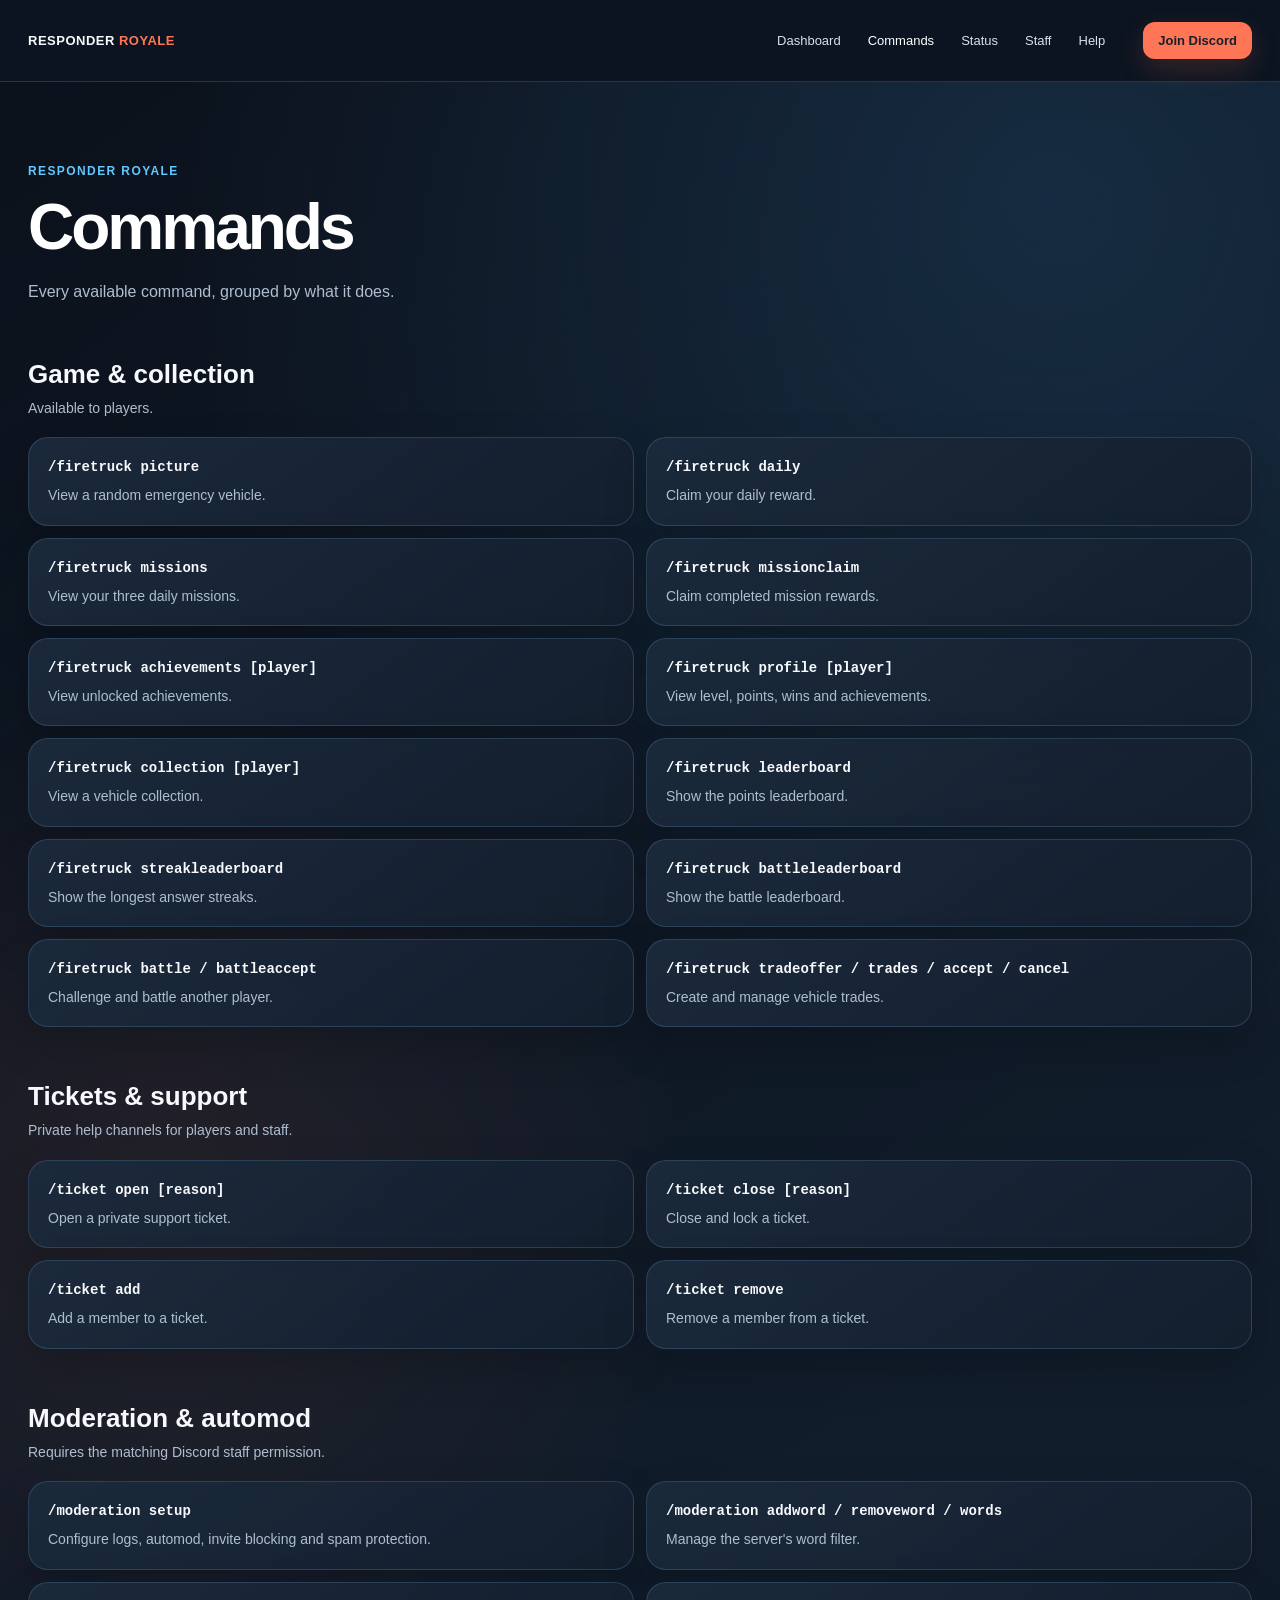
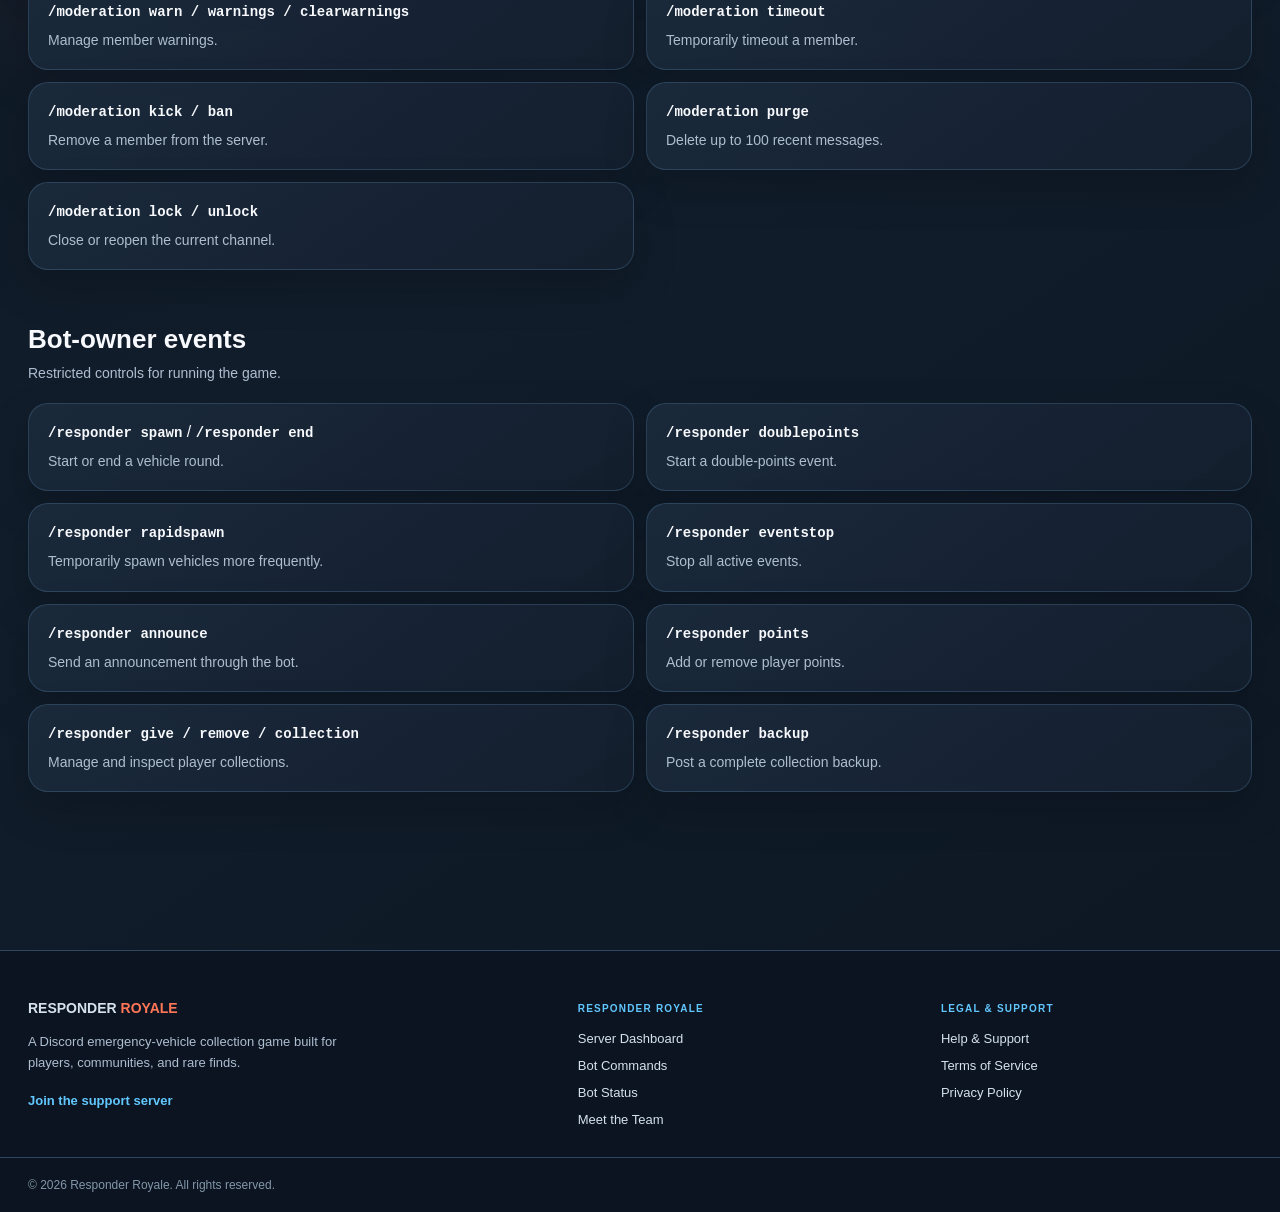
==== commit 56a7e245: "Space dashboard header controls" ====
--- a/commands.html
+++ b/commands.html
@@ -3,7 +3,7 @@
 <head>
   <meta charset="utf-8"><meta name="viewport" content="width=device-width,initial-scale=1">
   <title>Responder Royale Commands</title>
-  <link rel="stylesheet" href="theme.css"><link rel="stylesheet" href="footer.css?v=2">
+  <link rel="stylesheet" href="theme.css"><link rel="stylesheet" href="footer.css?v=3">
   <style>:root{--bg:#171d25;--card:#1e2630;--line:#364452;--text:#f2f5f7;--muted:#a0afb9;--blue:#77b7df}*{box-sizing:border-box}body{margin:0;background:var(--bg);color:var(--text);font-family:Arial,sans-serif}.wrap{max-width:1080px;margin:auto;padding:70px 28px}.tag{color:var(--blue);font-size:12px;font-weight:800;letter-spacing:1.4px}.lead,.note{color:var(--muted);line-height:1.55}h1{font-size:clamp(44px,7vw,64px);letter-spacing:-3px;margin:12px 0}h2{font-size:26px;margin:54px 0 8px}.note{font-size:14px;margin:0 0 18px}.grid{display:grid;grid-template-columns:repeat(2,1fr);gap:12px}.card{background:var(--card);border:1px solid var(--line);border-radius:8px;padding:19px}.card code{font-weight:800;font-size:14px}.card p{color:var(--muted);font-size:14px;margin:10px 0 0;line-height:1.45}@media(max-width:680px){.grid{grid-template-columns:1fr}.wrap{padding:48px 20px}}</style>
 </head>
 <body>
--- a/footer.css
+++ b/footer.css
@@ -1,2 +1,3 @@
 @import url("theme.css?v=2");
+@import url("header-spacing.css?v=1");
 .rr-footer{margin-top:88px;background:#0b1420;border-top:1px solid #304660;color:#aebed0;font-family:Arial,sans-serif}.rr-footer__inner{max-width:1420px;margin:auto;padding:48px 28px 30px;display:grid;grid-template-columns:1.6fr 1fr 1fr;gap:52px}.rr-footer a{color:#d5e2ec;text-decoration:none}.rr-footer a:hover{color:#62c7ff}.rr-footer__brand{font-size:14px;font-weight:800;color:#f7f9fc}.rr-footer__brand b{color:#ff7657}.rr-footer p{max-width:330px;margin:15px 0;color:#aebed0;font-size:13px;line-height:1.6}.rr-footer__support{display:inline-block;margin-top:4px;color:#62c7ff!important;font-size:13px;font-weight:bold}.rr-footer h3{color:#62c7ff;font-size:10px;letter-spacing:1.2px;margin:4px 0 17px}.rr-footer__links{display:grid;gap:12px;font-size:13px}.rr-footer__bottom{max-width:1420px;margin:auto;padding:20px 28px;border-top:1px solid #304660;color:#8397a8;font-size:12px}@media(max-width:760px){.rr-footer__inner{grid-template-columns:1fr;gap:28px;padding:38px 20px 24px}.rr-footer__bottom{padding:18px 20px}}
